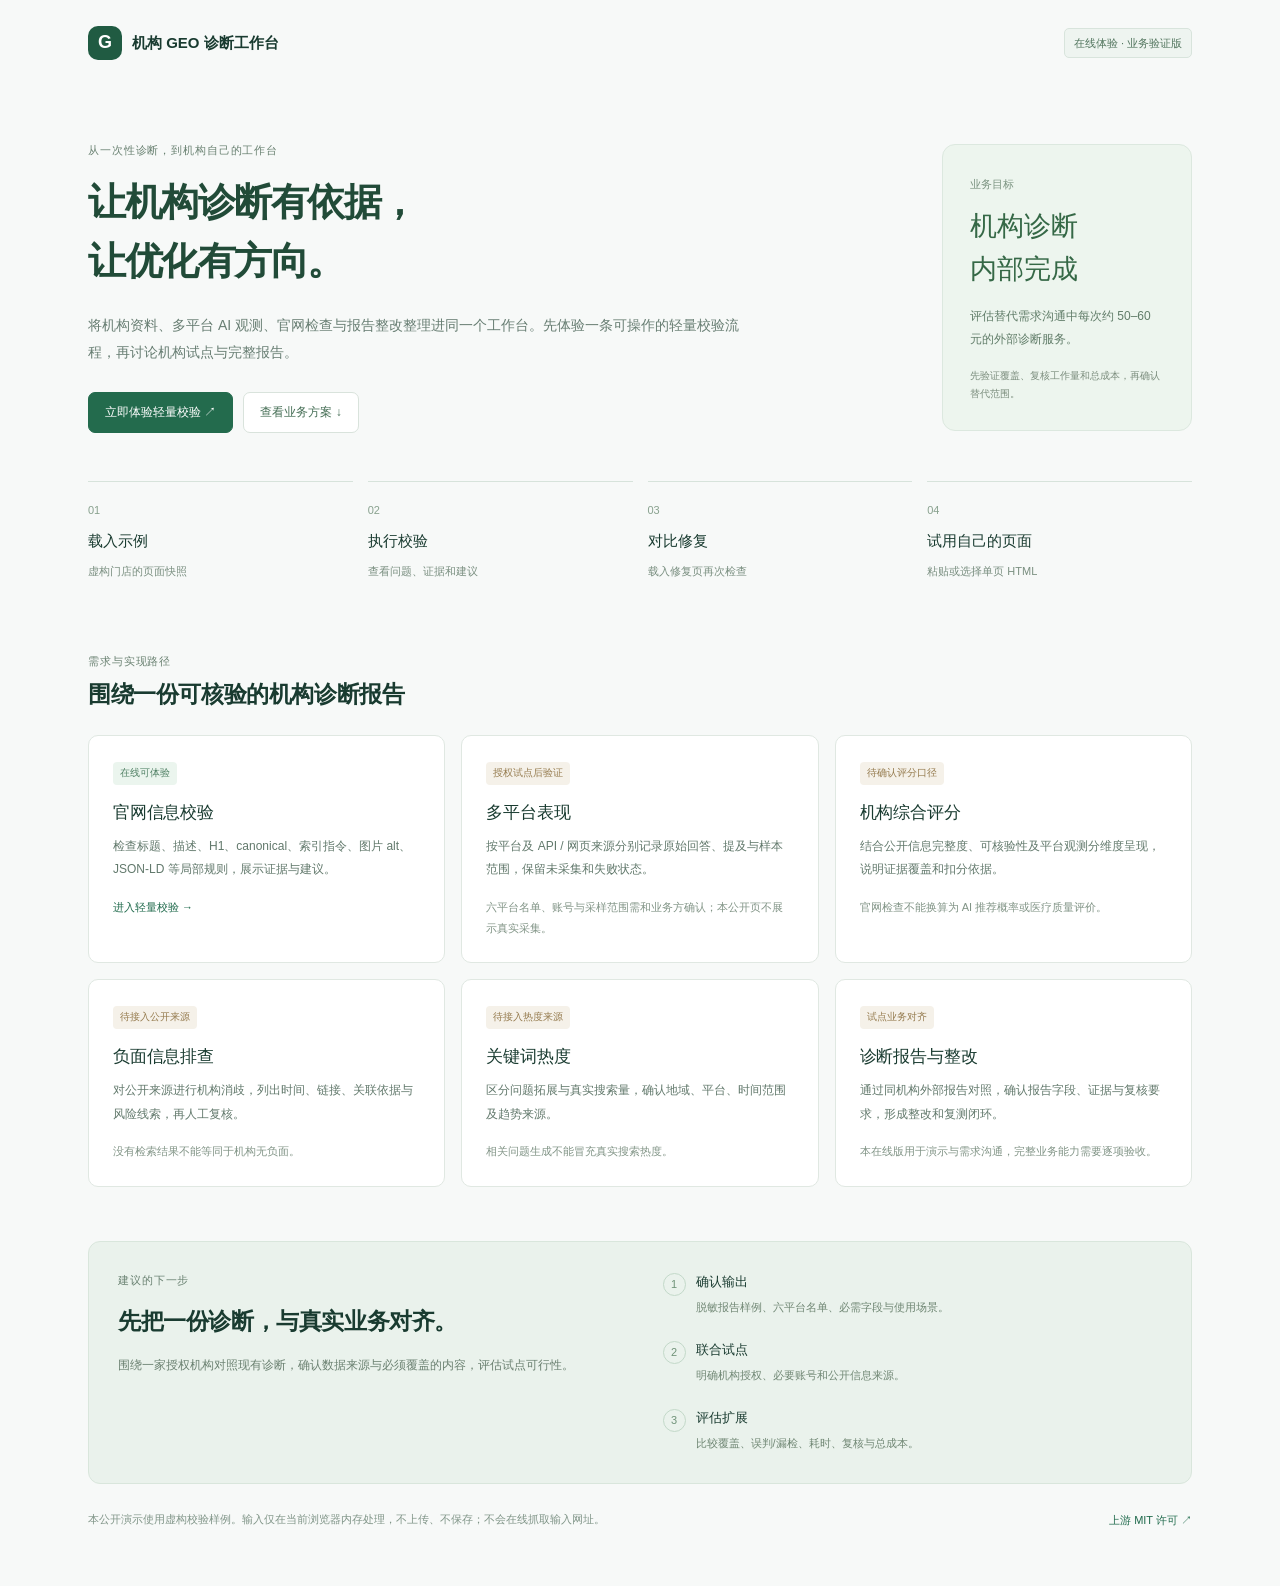
==== index.html @ c9f66864 "Publish isolated frontend preview and local HTML validator" ====
<!DOCTYPE html>
<html lang="zh-CN"><head><meta charset="utf-8"><meta name="viewport" content="width=device-width,initial-scale=1">
<title>医美机构 GEO 智能诊断 · 在线演示</title><meta name="description" content="围绕医美机构 GEO 诊断业务需求的前端原型与轻量页面校验。可在线体验虚构示例，不需要登录。">
<link rel="stylesheet" href="css/base.css"><link rel="stylesheet" href="css/components.css"><link rel="stylesheet" href="css/demo.css"></head>
<body><header class="demo-nav"><a class="demo-brand" href="index.html"><span>G</span>机构 GEO 诊断工作台</a><span class="demo-badge">在线体验 · 业务验证版</span></header>
<main class="demo-main">
<section class="demo-hero"><div><p class="demo-eyebrow">从一次性诊断，到机构自己的工作台</p><h1>让机构诊断有依据，<br>让优化有方向。</h1><p class="demo-lead">将机构资料、多平台 AI 观测、官网检查与报告整改整理进同一个工作台。先体验一条可操作的轻量校验流程，再讨论机构试点与完整报告。</p><div class="demo-actions"><a class="demo-button primary" href="validate.html">立即体验轻量校验 ↗</a><a class="demo-button" href="#scope">查看业务方案 ↓</a></div></div><aside class="demo-hero-note"><span>业务目标</span><strong>机构诊断<br>内部完成</strong><p>评估替代需求沟通中每次约 50–60 元的外部诊断服务。</p><small>先验证覆盖、复核工作量和总成本，再确认替代范围。</small></aside></section>
<section class="demo-flow" aria-label="体验步骤"><div><span>01</span><strong>载入示例</strong><small>虚构门店的页面快照</small></div><div><span>02</span><strong>执行校验</strong><small>查看问题、证据和建议</small></div><div><span>03</span><strong>对比修复</strong><small>载入修复页再次检查</small></div><div><span>04</span><strong>试用自己的页面</strong><small>粘贴或选择单页 HTML</small></div></section>
<section id="scope" class="demo-section"><div class="demo-heading"><div><p class="demo-eyebrow">需求与实现路径</p><h2>围绕一份可核验的机构诊断报告</h2></div></div><div class="demo-capabilities">
<article><span class="demo-state ready">在线可体验</span><h3>官网信息校验</h3><p>检查标题、描述、H1、canonical、索引指令、图片 alt、JSON-LD 等局部规则，展示证据与建议。</p><a href="validate.html">进入轻量校验 →</a></article>
<article><span class="demo-state planned">授权试点后验证</span><h3>多平台表现</h3><p>按平台及 API / 网页来源分别记录原始回答、提及与样本范围，保留未采集和失败状态。</p><small>六平台名单、账号与采样范围需和业务方确认；本公开页不展示真实采集。</small></article>
<article><span class="demo-state planned">待确认评分口径</span><h3>机构综合评分</h3><p>结合公开信息完整度、可核验性及平台观测分维度呈现，说明证据覆盖和扣分依据。</p><small>官网检查不能换算为 AI 推荐概率或医疗质量评价。</small></article>
<article><span class="demo-state planned">待接入公开来源</span><h3>负面信息排查</h3><p>对公开来源进行机构消歧，列出时间、链接、关联依据与风险线索，再人工复核。</p><small>没有检索结果不能等同于机构无负面。</small></article>
<article><span class="demo-state planned">待接入热度来源</span><h3>关键词热度</h3><p>区分问题拓展与真实搜索量，确认地域、平台、时间范围及趋势来源。</p><small>相关问题生成不能冒充真实搜索热度。</small></article>
<article><span class="demo-state planned">试点业务对齐</span><h3>诊断报告与整改</h3><p>通过同机构外部报告对照，确认报告字段、证据与复核要求，形成整改和复测闭环。</p><small>本在线版用于演示与需求沟通，完整业务能力需要逐项验收。</small></article>
</div></section>
<section class="demo-next demo-section"><div><p class="demo-eyebrow">建议的下一步</p><h2>先把一份诊断，与真实业务对齐。</h2><p>围绕一家授权机构对照现有诊断，确认数据来源与必须覆盖的内容，评估试点可行性。</p></div><ol><li><strong>确认输出</strong><span>脱敏报告样例、六平台名单、必需字段与使用场景。</span></li><li><strong>联合试点</strong><span>明确机构授权、必要账号和公开信息来源。</span></li><li><strong>评估扩展</strong><span>比较覆盖、误判/漏检、耗时、复核与总成本。</span></li></ol></section>
<footer class="demo-footer"><p>本公开演示使用虚构校验样例。输入仅在当前浏览器内存处理，不上传、不保存；不会在线抓取输入网址。</p><a href="LICENSE-claude-seo.txt">上游 MIT 许可 ↗</a></footer>
</main></body></html>
---- css/base.css ----
:root{
  --bg:#f4f6f8; --card:#ffffff; --ink:#0f172a; --ink2:#334155;
  --muted:#68758a; --line:#e4e8ee; --line2:#eff2f6;
  --accent:#0d7a6f; --accent2:#0b5f57; --accent-soft:#e8f4f1;
  --warn:#a8620a; --warn-soft:#fdf3e3;
  --danger:#a8322b; --danger-soft:#fceeed;
  --radius:14px; --shadow:0 1px 2px rgba(15,23,42,.04),0 8px 24px rgba(15,23,42,.05);
}
*{box-sizing:border-box}
html,body{margin:0;padding:0;background:var(--bg);color:var(--ink)}
body{font-family:-apple-system,BlinkMacSystemFont,"Segoe UI","Microsoft YaHei","PingFang SC",sans-serif;
  font-size:14px;line-height:1.65;-webkit-font-smoothing:antialiased}
h1,h2,h3,h4{margin:0;font-weight:600;letter-spacing:-.01em}
p{margin:0}
a{color:var(--accent);text-decoration:none}

/* ---------- 顶栏 ---------- */
.topbar{background:#0f172a;color:#fff;padding:0}
.topbar-inner{max-width:1280px;margin:0 auto;padding:26px 32px 20px;display:flex;
  align-items:flex-end;justify-content:space-between;gap:24px}
.brand{display:flex;align-items:center;gap:14px}
.brand-mark{display:inline-flex;align-items:center;justify-content:center;
  width:46px;height:46px;border-radius:12px;background:linear-gradient(135deg,#14b8a6,#0d7a6f);
  font-size:13px;font-weight:700;letter-spacing:.08em}
.brand-text{display:flex;flex-direction:column;gap:2px}
.brand-text strong{font-size:19px;font-weight:600}
.brand-text em{font-style:normal;font-size:12.5px;color:#94a3b8;letter-spacing:.02em}
.topbar-right{display:flex;align-items:center;gap:10px}
.store-chip{font-size:12.5px;color:#cbd5e1;border:1px solid rgba(255,255,255,.16);
  padding:6px 12px;border-radius:999px;background:rgba(255,255,255,.05)}
.grade-chip{font-size:12px;font-weight:600;padding:6px 12px;border-radius:999px;
  background:rgba(20,184,166,.16);color:#5eead4;border:1px solid rgba(94,234,212,.32);
  letter-spacing:.04em;text-transform:uppercase}

/* ---------- 导航 ---------- */
.tabs{max-width:1280px;margin:0 auto;padding:0 24px;display:flex;gap:2px;flex-wrap:wrap}
.tab{background:none;border:0;color:#94a3b8;font:inherit;font-size:13.5px;
  padding:10px 14px 13px;cursor:pointer;border-bottom:2px solid transparent;
  border-radius:6px 6px 0 0;transition:.15s}
.tab:hover{color:#e2e8f0;background:rgba(255,255,255,.04)}
.tab.active{color:#fff;border-bottom-color:#14b8a6;font-weight:600}

/* ---------- 页面框架 ---------- */
.page{max-width:1280px;margin:0 auto;padding:28px 32px 72px}
.section-head{display:flex;align-items:baseline;justify-content:space-between;
  gap:16px;margin-bottom:16px}
.section-head h2{font-size:17px}
.section-head .sub{font-size:12.5px;color:var(--muted)}
.grid{display:grid;gap:16px}
.g2{grid-template-columns:repeat(2,minmax(0,1fr))}
.g3{grid-template-columns:repeat(3,minmax(0,1fr))}
.g5{grid-template-columns:repeat(5,minmax(0,1fr))}
.g4{grid-template-columns:repeat(4,minmax(0,1fr))}
@media(max-width:1080px){.g5{grid-template-columns:repeat(2,1fr)}.g4{grid-template-columns:repeat(2,1fr)}.g3{grid-template-columns:1fr}}
@media(max-width:820px){.g2,.g3{grid-template-columns:1fr}.page{padding:20px 16px 56px}}

.card{background:var(--card);border:1px solid var(--line);border-radius:var(--radius);
  box-shadow:var(--shadow);padding:20px 22px}
.card.tight{padding:16px 18px}
.card-title{display:flex;align-items:center;justify-content:space-between;
  gap:12px;margin-bottom:14px}
.card-title h3{font-size:14.5px}
.card-title .hint{font-size:12px;color:var(--muted)}
.note{font-size:12.5px;color:var(--muted);line-height:1.7}
.divider{height:1px;background:var(--line2);margin:14px 0}
---- css/components.css ----
/* ---------- 提示条 ---------- */
.banner{display:flex;gap:12px;align-items:flex-start;padding:12px 16px;border-radius:10px;
  background:var(--warn-soft);border:1px solid #f2dfbd;color:#6b4406;font-size:13px;margin-bottom:16px}
.banner.danger{background:var(--danger-soft);border-color:#f2cfcb;color:#7c2620}
.banner b{font-weight:600}
.banner .dot{width:7px;height:7px;border-radius:50%;background:currentColor;
  margin-top:6px;flex:none;opacity:.6}

/* ---------- KPI ---------- */
.kpi{position:relative;overflow:hidden}
.kpi .k-label{font-size:12.5px;color:var(--muted);letter-spacing:.02em;margin-bottom:6px}
.kpi .k-value{font-size:30px;font-weight:600;letter-spacing:-.03em;line-height:1.15;
  font-variant-numeric:tabular-nums}
.kpi .k-value small{font-size:15px;font-weight:500;color:var(--muted);margin-left:2px}
.kpi .k-foot{font-size:12px;color:var(--muted);margin-top:8px;line-height:1.55}
.kpi .k-accent{position:absolute;left:0;top:0;bottom:0;width:3px;background:var(--accent)}
.kpi.warn .k-accent{background:var(--warn)}
.kpi.danger .k-accent{background:var(--danger)}

/* ---------- 横向条形 ---------- */
.bars{display:flex;flex-direction:column;gap:11px}
.bar-row{display:grid;grid-template-columns:96px 1fr 118px;gap:12px;align-items:center}
.bar-row .name{font-size:12.5px;color:var(--ink2);white-space:nowrap;
  overflow:hidden;text-overflow:ellipsis}
.bar-track{position:relative;height:9px;border-radius:5px;background:#eef1f5}
.bar-fill{position:absolute;left:0;top:0;bottom:0;border-radius:5px;
  background:linear-gradient(90deg,#14b8a6,#0d7a6f)}
.bar-ci{position:absolute;top:-3px;height:15px;border-radius:2px;
  background:rgba(13,122,111,.13);border-left:1px solid rgba(13,122,111,.28);
  border-right:1px solid rgba(13,122,111,.28)}
.bar-row .val{font-size:12.5px;text-align:right;color:var(--ink2);
  font-variant-numeric:tabular-nums;white-space:nowrap}
.bar-row .val b{font-weight:600;color:var(--ink)}

/* ---------- 图例 / 环形 ---------- */
.donut-wrap{display:flex;gap:18px;align-items:center}
.donut svg{display:block}
.legend{display:flex;flex-direction:column;gap:9px;flex:1;min-width:0}
.legend-item{display:flex;align-items:center;gap:9px;font-size:12.5px;color:var(--ink2)}
.legend-item .sw{width:9px;height:9px;border-radius:2px;flex:none}
.legend-item .lg-val{margin-left:auto;font-variant-numeric:tabular-nums;color:var(--muted)}

/* ---------- 表格 ---------- */
table{width:100%;border-collapse:collapse;font-size:13px}
th{text-align:left;font-weight:600;color:var(--muted);font-size:12px;
  letter-spacing:.03em;padding:0 12px 10px;border-bottom:1px solid var(--line);white-space:nowrap}
td{padding:10px 12px;border-bottom:1px solid var(--line2);vertical-align:top}
tr:last-child td{border-bottom:0}
tbody tr:hover{background:#fafbfc}
.num{text-align:right;font-variant-numeric:tabular-nums}
.table-wrap{overflow-x:auto;margin:0 -6px}

/* ---------- 标签 ---------- */
.tag{display:inline-flex;align-items:center;gap:5px;font-size:11.5px;padding:2px 8px;
  border-radius:6px;background:#f1f4f8;color:var(--ink2);white-space:nowrap;line-height:1.7}
.tag.ok{background:var(--accent-soft);color:var(--accent2)}
.tag.warn{background:var(--warn-soft);color:var(--warn)}
.tag.danger{background:var(--danger-soft);color:var(--danger)}
.tag.ghost{background:transparent;border:1px solid var(--line);color:var(--muted)}
.tag.self{background:#eef4ff;color:#1e40af}

/* ---------- 事实项 ---------- */
.fact-grid{display:grid;grid-template-columns:repeat(2,1fr);gap:12px}
@media(max-width:820px){.fact-grid{grid-template-columns:1fr}}
.fact{border:1px solid var(--line);border-radius:10px;padding:12px 14px;background:#fcfdfe}
.fact .f-head{display:flex;justify-content:space-between;align-items:center;gap:8px}
.fact .f-key{font-size:12px;color:var(--muted)}
.fact .f-val{margin-top:6px;font-size:13px;color:var(--ink);word-break:break-all}

/* ---------- 事件卡 ---------- */
.inc{border:1px solid var(--line);border-left:3px solid var(--line);border-radius:10px;
  padding:13px 15px;background:#fff;margin-bottom:10px}
.inc.p0{border-left-color:var(--danger)}
.inc.p1{border-left-color:var(--warn)}
.inc .i-head{display:flex;align-items:center;gap:8px;flex-wrap:wrap;margin-bottom:5px}
.inc .i-title{font-weight:600;font-size:13.5px}
.inc .i-body{font-size:12.5px;color:var(--ink2);line-height:1.6}
.inc .i-exp{font-size:12px;color:var(--muted);margin-top:5px}
.inc .i-foot{margin-top:9px;display:flex;gap:8px;align-items:center;flex-wrap:wrap}

/* ---------- 指标说明块 ---------- */
.formula{background:#0f172a;color:#e2e8f0;border-radius:10px;padding:14px 18px;
  font-family:"SF Mono",Consolas,monospace;font-size:13px;letter-spacing:.01em;overflow-x:auto}
.formula em{color:#5eead4;font-style:normal}
.kv{display:flex;justify-content:space-between;gap:12px;padding:9px 0;
  border-bottom:1px dashed var(--line);font-size:13px}
.kv:last-child{border-bottom:0}
.kv .k{color:var(--muted)}
.kv .v{font-variant-numeric:tabular-nums;font-weight:600;color:var(--ink)}
.list{font-size:12.8px;color:var(--ink2);line-height:1.85;padding-left:18px;margin:0}
.list li{margin:2px 0}

/* ---------- 筛选器 ---------- */
.filters{display:flex;gap:10px;flex-wrap:wrap;margin-bottom:14px}
.filters input[type=search],.filters select{font:inherit;font-size:13px;padding:7px 11px;
  border:1px solid var(--line);border-radius:8px;background:#fff;color:var(--ink);outline:none;min-width:150px}
.filters input[type=search]{flex:1;min-width:220px}
.filters input:focus,.filters select:focus{border-color:#a9d6cf;box-shadow:0 0 0 3px rgba(20,184,166,.12)}
.count{font-size:12px;color:var(--muted);margin-left:auto;align-self:center}

/* ---------- 报告 ---------- */
.report{background:#fff;border:1px solid var(--line);border-radius:var(--radius);
  padding:34px 40px;box-shadow:var(--shadow);max-width:880px;margin:0 auto}
.report h1{font-size:22px;margin-bottom:6px}
.report .r-meta{font-size:12.5px;color:var(--muted);margin-bottom:22px}
.report h2{font-size:15px;margin:26px 0 10px;padding-bottom:8px;border-bottom:1px solid var(--line2)}
.report p{font-size:13.5px;color:var(--ink2);line-height:1.85}
---- css/demo.css ----
:root{--bg:#f7f9f8;--ink:#193b30;--ink2:#465e54;--muted:#637970;--line:#e0e8e2;--accent:#216b4d}
html{scroll-behavior:smooth}body{color:var(--ink);font-size:14px}.demo-nav{max-width:1160px;margin:auto;padding:26px 28px;display:flex;align-items:center;justify-content:space-between;gap:16px}.demo-brand{display:flex;align-items:center;gap:10px;font-size:15px;font-weight:600;color:var(--ink)}.demo-brand>span{display:grid;place-items:center;width:34px;height:34px;background:#205b42;border-radius:10px;color:#fff;font-size:18px}.demo-badge{font-size:11px;border:1px solid #d8e4dc;background:#eef4f0;color:#53765f;border-radius:5px;padding:5px 9px}.demo-main{max-width:1160px;padding:10px 28px 30px;margin:auto}.demo-hero{display:grid;grid-template-columns:minmax(0,1fr) 250px;gap:55px;padding:45px 0 48px;align-items:center}.demo-eyebrow{font-size:11px;letter-spacing:.08em;color:#698171;margin-bottom:14px}.demo-hero h1{font-size:38px;letter-spacing:-1.5px;font-weight:600;line-height:1.55;color:#214b38}.demo-lead{font-size:14px;line-height:1.95;color:#687e73;max-width:660px;margin-top:21px}.demo-actions{display:flex;gap:10px;flex-wrap:wrap;margin-top:25px}.demo-button{display:inline-flex;align-items:center;justify-content:center;min-height:41px;padding:10px 16px;border-radius:7px;border:1px solid #d9e3dc;background:white;font-size:12px;color:#456e55}.demo-button.primary{background:#236b4d;border-color:#236b4d;color:white}.demo-button:hover{box-shadow:0 2px 9px #183b3010}.demo-hero-note{padding:27px;border:1px solid #dce8df;border-radius:13px;background:#edf5ee}.demo-hero-note>span{font-size:11px;color:#7b9380}.demo-hero-note strong{display:block;font-size:27px;line-height:1.6;font-weight:500;margin:10px 0 14px;color:#356846}.demo-hero-note p{font-size:12px;color:#617d69;line-height:1.9}.demo-hero-note small{display:block;margin-top:16px;font-size:10px;color:#7b8d7d;line-height:1.8}.demo-flow{display:grid;grid-template-columns:repeat(4,minmax(0,1fr));gap:15px;margin-bottom:51px}.demo-flow>div{border-top:1px solid #d7e3db;padding:16px 0}.demo-flow span{font-size:11px;color:#88a18e}.demo-flow strong{display:block;font-size:15px;font-weight:500;margin:8px 0 5px}.demo-flow small{font-size:11px;color:#7a8f80}.demo-heading{display:flex;align-items:center;justify-content:space-between;gap:20px;margin-bottom:22px}.demo-heading .demo-eyebrow{margin-bottom:6px}.demo-heading h2,.demo-next h2{font-size:23px;font-weight:600;line-height:1.6;letter-spacing:-.4px}.demo-status{font-size:11px;color:#668573;white-space:nowrap;padding:5px 9px;border:1px solid #e1e9e3;background:#fff;border-radius:6px}.demo-sample{scroll-margin-top:25px}.demo-store{display:flex;align-items:center;justify-content:space-between;gap:20px;padding:22px 24px;background:#fff;border:1px solid var(--line);border-radius:10px 10px 0 0}.demo-store h3{font-size:15px;font-weight:600}.demo-store p{font-size:12px;color:#758a7c;margin-top:5px}.demo-store>span{font-size:11px;color:#6c8473}.demo-channel-grid{display:grid;grid-template-columns:repeat(3,minmax(0,1fr));gap:1px;background:var(--line);border:1px solid var(--line);border-top:0;border-radius:0 0 10px 10px;overflow:hidden}.demo-channel-grid article{background:#fff;padding:25px}.demo-channel-grid h3{font-size:14px;font-weight:500}.demo-channel-grid article>div>span{font-size:11px;color:#789080;display:block;margin-top:5px}.demo-number{font-family:'Segoe UI',sans-serif;font-size:36px;line-height:1.6;color:#326d4b;font-weight:500;letter-spacing:-1px;margin-top:15px}.demo-channel-grid article>p:not(.demo-number){font-size:12px;color:#627d6b}.demo-channel-grid small{display:block;font-size:11px;color:#7e9285;margin-top:8px}.demo-findings{display:grid;grid-template-columns:repeat(3,minmax(0,1fr));gap:20px;margin-top:21px}.demo-findings article{padding:21px;border:1px solid #e2e9e4;border-radius:9px;background:#f0f5f1}.demo-findings article>span{font-size:11px;color:#7f9485}.demo-findings h3{font-size:17px;font-weight:500;margin:9px 0}.demo-findings p{font-size:12px;color:#688271;line-height:1.95}.demo-evidence-note{font-size:11px;color:#758b7d;line-height:1.9;margin-top:18px}.demo-section{margin-top:54px}.demo-capabilities{display:grid;grid-template-columns:repeat(3,minmax(0,1fr));gap:16px}.demo-capabilities article{padding:24px;background:#fff;border:1px solid var(--line);border-radius:10px}.demo-capabilities h3{font-size:17px;line-height:1.6;font-weight:500;margin:14px 0 9px}.demo-capabilities p{font-size:12px;line-height:1.95;color:#62796c}.demo-capabilities small,.demo-capabilities a{display:block;font-size:11px;line-height:1.9;margin-top:15px}.demo-capabilities small{color:#819486}.demo-state{display:inline-block;padding:3px 7px;font-size:10px;border-radius:4px}.demo-state.ready{background:#ebf5ee;color:#518165}.demo-state.planned{background:#f5f1e9;color:#957b4e}.demo-next{display:grid;grid-template-columns:1fr 1fr;gap:45px;padding:29px;background:#eaf2ec;border:1px solid #d9e6dc;border-radius:12px}.demo-next p:not(.demo-eyebrow){font-size:12px;color:#6b8171;line-height:2;margin-top:13px}.demo-next ol{padding:0;margin:0;list-style:none;counter-reset:step}.demo-next li{counter-increment:step;position:relative;padding:0 0 20px 33px}.demo-next li:last-child{padding-bottom:0}.demo-next li:before{content:counter(step);position:absolute;left:0;top:2px;font-size:11px;color:#6f9278;border:1px solid #c3d9c9;border-radius:50%;width:21px;height:21px;display:grid;place-items:center}.demo-next li strong{font-size:13px;font-weight:500;display:block}.demo-next li span{display:block;font-size:11px;color:#708774;line-height:1.95;margin-top:5px}.demo-footer{display:flex;align-items:center;justify-content:space-between;gap:28px;padding:25px 0;font-size:11px;color:#809588}.demo-footer p{line-height:1.95;max-width:750px}.demo-footer a{white-space:nowrap}a:focus-visible{outline:3px solid #7aaf8e;outline-offset:4px}
@media(max-width:850px){.demo-hero{grid-template-columns:1fr 210px;gap:25px;padding-top:28px}.demo-hero h1{font-size:30px}.demo-hero-note{padding:22px}.demo-hero-note strong{font-size:23px}.demo-capabilities{grid-template-columns:repeat(2,minmax(0,1fr))}.demo-channel-grid article{padding:20px}.demo-next{gap:25px}.demo-store{align-items:flex-start}.demo-store>span{max-width:200px;text-align:right}}
@media(max-width:600px){.demo-nav{padding:20px 18px;gap:10px;align-items:flex-start}.demo-brand{font-size:12px;gap:7px}.demo-brand>span{width:29px;height:29px;font-size:16px}.demo-badge{font-size:9px;padding:4px 6px;white-space:nowrap}.demo-main{padding:0 18px 15px}.demo-hero{grid-template-columns:1fr;padding:25px 0 30px;gap:25px}.demo-hero h1{font-size:28px;letter-spacing:-.8px}.demo-eyebrow{font-size:10px}.demo-lead{font-size:12px;margin-top:16px}.demo-hero-note{padding:20px;display:grid;grid-template-columns:1fr 1.3fr;gap:4px 18px}.demo-hero-note>span{grid-column:1}.demo-hero-note strong{grid-column:1;margin:5px 0;font-size:23px;grid-row:2/4}.demo-hero-note p{grid-column:2;grid-row:1/3;align-self:center;font-size:11px}.demo-hero-note small{grid-column:2;margin:0;font-size:10px}.demo-button{font-size:11px;padding:9px 12px}.demo-flow{grid-template-columns:repeat(2,minmax(0,1fr));gap:10px 16px;margin-bottom:35px}.demo-flow small{font-size:10px}.demo-flow strong{font-size:14px}.demo-heading{align-items:flex-start;gap:12px}.demo-heading h2,.demo-next h2{font-size:20px}.demo-status{font-size:9px;white-space:normal;min-width:70px}.demo-store{flex-direction:column;gap:10px;padding:19px}.demo-store>span{text-align:left;max-width:none}.demo-channel-grid{grid-template-columns:1fr}.demo-channel-grid article{display:grid;grid-template-columns:1fr auto;gap:5px 10px;padding:22px}.demo-channel-grid article>div{grid-column:1}.demo-number{grid-column:2;grid-row:1/3;font-size:30px;margin:0;align-self:center}.demo-channel-grid article>p:not(.demo-number){grid-column:1;font-size:11px}.demo-channel-grid small{grid-column:1/3;margin-top:4px}.demo-findings{grid-template-columns:1fr;gap:12px}.demo-findings article{padding:19px}.demo-capabilities{grid-template-columns:1fr;gap:12px}.demo-capabilities article{padding:22px}.demo-section{margin-top:36px}.demo-next{grid-template-columns:1fr;padding:24px;gap:25px}.demo-footer{flex-direction:column;align-items:flex-start;gap:14px;font-size:10px}.demo-evidence-note{font-size:10px}}
@media(prefers-reduced-motion:reduce){html{scroll-behavior:auto}}
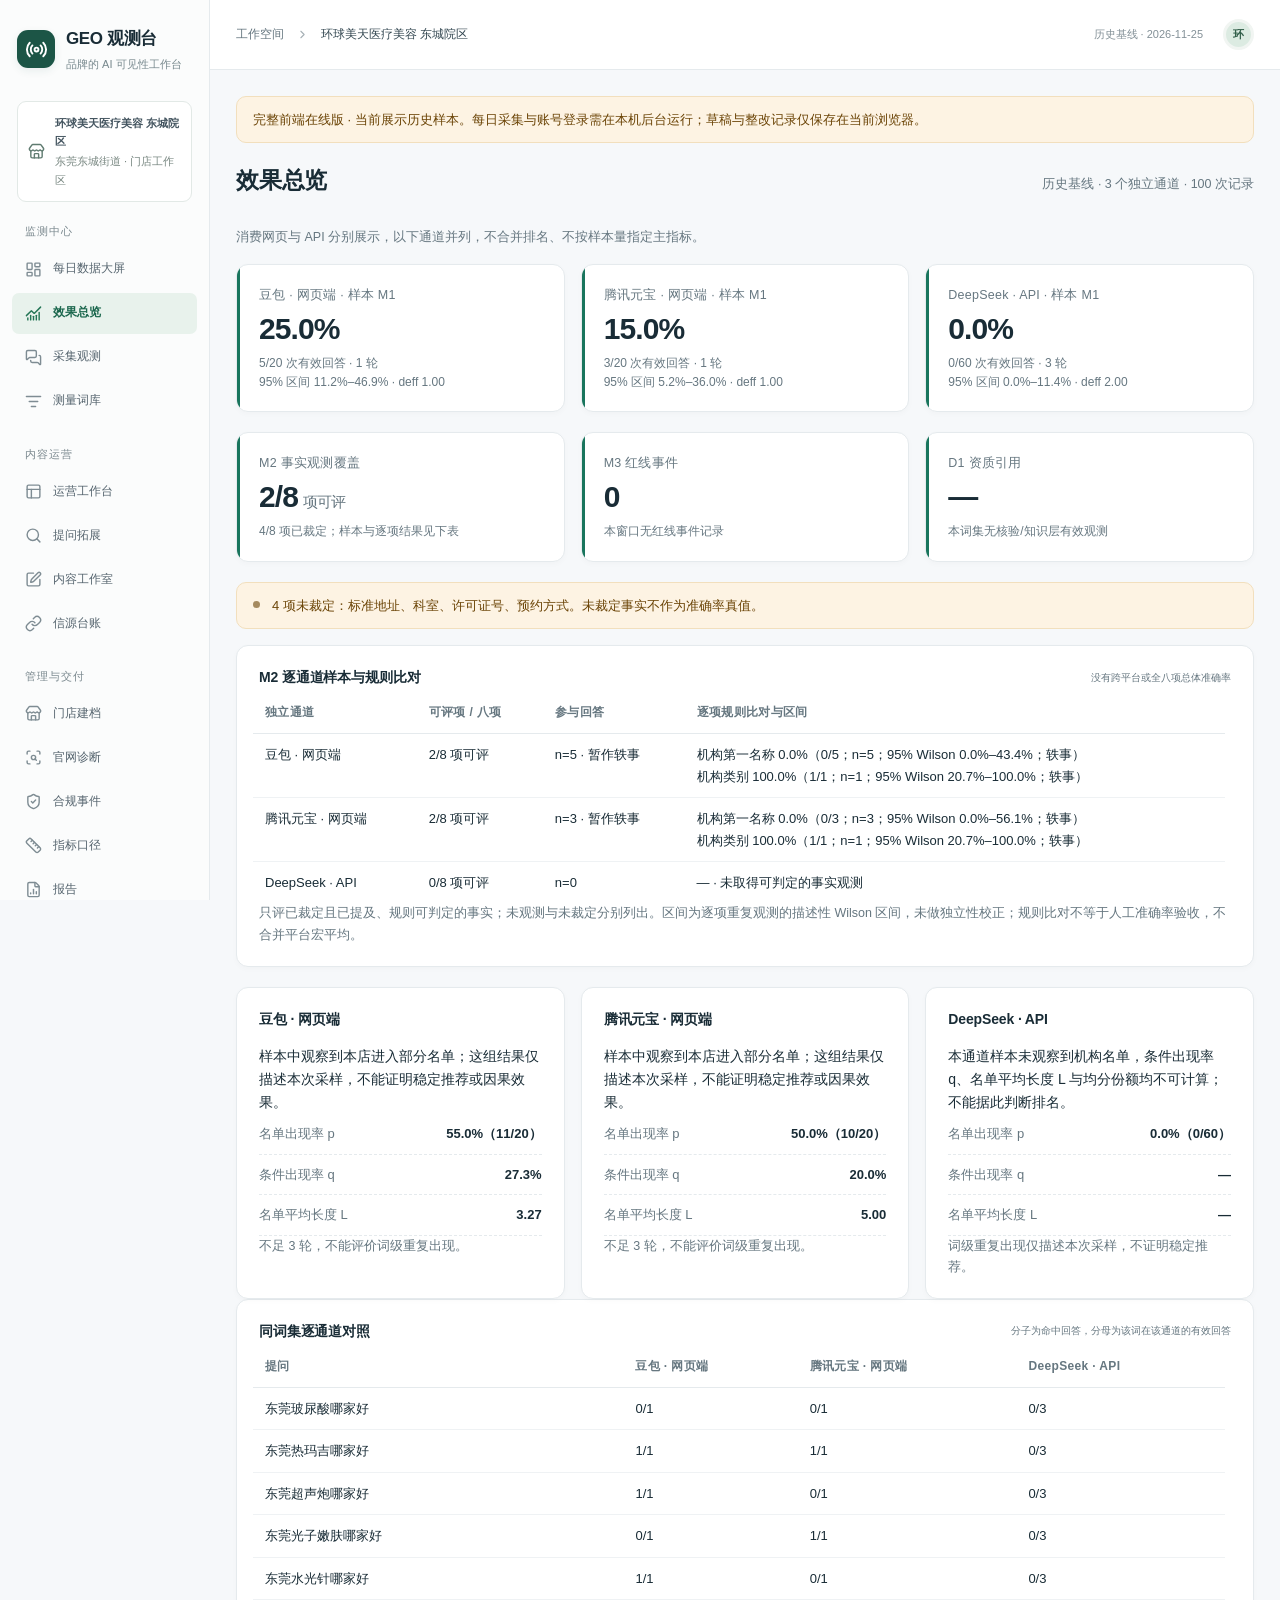
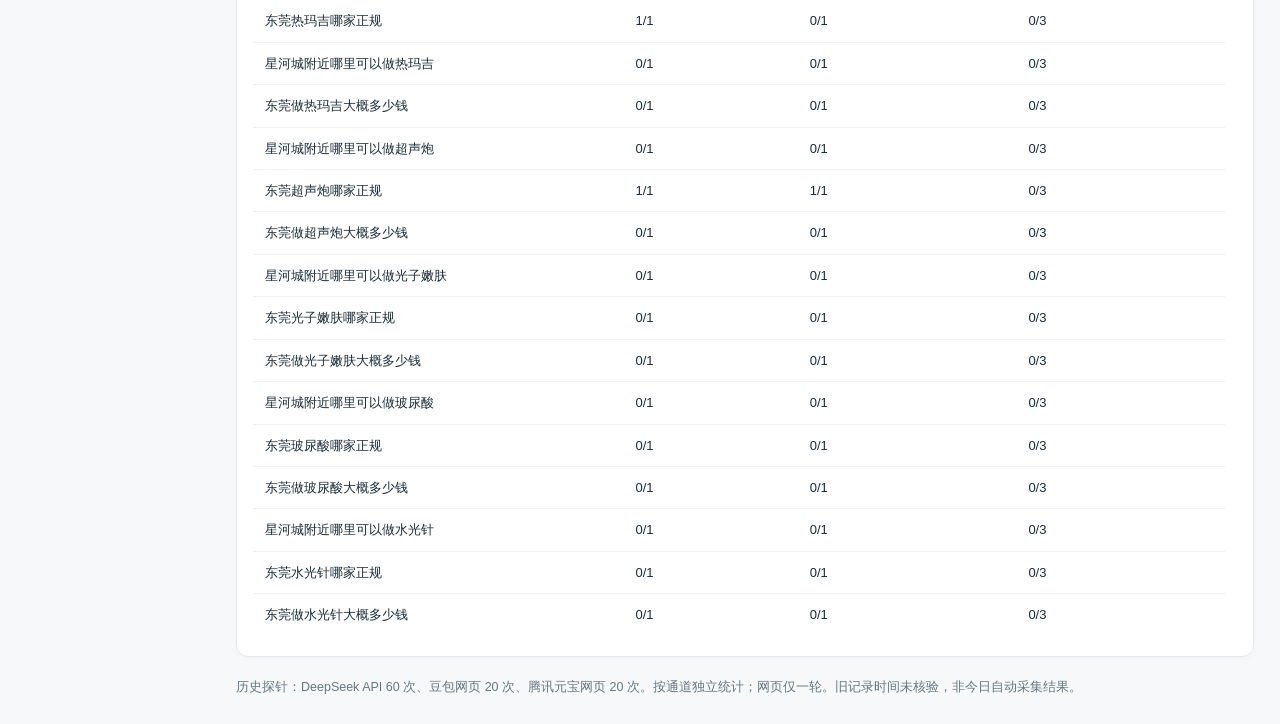
==== commit e6643200: "Deploy complete 13-page workbench and original historical snapshot" ====
--- a/index.html
+++ b/index.html
@@ -1,19 +1,33 @@
 <!DOCTYPE html>
-<html lang="zh-CN"><head><meta charset="utf-8"><meta name="viewport" content="width=device-width,initial-scale=1">
-<title>医美机构 GEO 智能诊断 · 在线演示</title><meta name="description" content="围绕医美机构 GEO 诊断业务需求的前端原型与轻量页面校验。可在线体验虚构示例，不需要登录。">
-<link rel="stylesheet" href="css/base.css"><link rel="stylesheet" href="css/components.css"><link rel="stylesheet" href="css/demo.css"></head>
-<body><header class="demo-nav"><a class="demo-brand" href="index.html"><span>G</span>机构 GEO 诊断工作台</a><span class="demo-badge">在线体验 · 业务验证版</span></header>
-<main class="demo-main">
-<section class="demo-hero"><div><p class="demo-eyebrow">从一次性诊断，到机构自己的工作台</p><h1>让机构诊断有依据，<br>让优化有方向。</h1><p class="demo-lead">将机构资料、多平台 AI 观测、官网检查与报告整改整理进同一个工作台。先体验一条可操作的轻量校验流程，再讨论机构试点与完整报告。</p><div class="demo-actions"><a class="demo-button primary" href="validate.html">立即体验轻量校验 ↗</a><a class="demo-button" href="#scope">查看业务方案 ↓</a></div></div><aside class="demo-hero-note"><span>业务目标</span><strong>机构诊断<br>内部完成</strong><p>评估替代需求沟通中每次约 50–60 元的外部诊断服务。</p><small>先验证覆盖、复核工作量和总成本，再确认替代范围。</small></aside></section>
-<section class="demo-flow" aria-label="体验步骤"><div><span>01</span><strong>载入示例</strong><small>虚构门店的页面快照</small></div><div><span>02</span><strong>执行校验</strong><small>查看问题、证据和建议</small></div><div><span>03</span><strong>对比修复</strong><small>载入修复页再次检查</small></div><div><span>04</span><strong>试用自己的页面</strong><small>粘贴或选择单页 HTML</small></div></section>
-<section id="scope" class="demo-section"><div class="demo-heading"><div><p class="demo-eyebrow">需求与实现路径</p><h2>围绕一份可核验的机构诊断报告</h2></div></div><div class="demo-capabilities">
-<article><span class="demo-state ready">在线可体验</span><h3>官网信息校验</h3><p>检查标题、描述、H1、canonical、索引指令、图片 alt、JSON-LD 等局部规则，展示证据与建议。</p><a href="validate.html">进入轻量校验 →</a></article>
-<article><span class="demo-state planned">授权试点后验证</span><h3>多平台表现</h3><p>按平台及 API / 网页来源分别记录原始回答、提及与样本范围，保留未采集和失败状态。</p><small>六平台名单、账号与采样范围需和业务方确认；本公开页不展示真实采集。</small></article>
-<article><span class="demo-state planned">待确认评分口径</span><h3>机构综合评分</h3><p>结合公开信息完整度、可核验性及平台观测分维度呈现，说明证据覆盖和扣分依据。</p><small>官网检查不能换算为 AI 推荐概率或医疗质量评价。</small></article>
-<article><span class="demo-state planned">待接入公开来源</span><h3>负面信息排查</h3><p>对公开来源进行机构消歧，列出时间、链接、关联依据与风险线索，再人工复核。</p><small>没有检索结果不能等同于机构无负面。</small></article>
-<article><span class="demo-state planned">待接入热度来源</span><h3>关键词热度</h3><p>区分问题拓展与真实搜索量，确认地域、平台、时间范围及趋势来源。</p><small>相关问题生成不能冒充真实搜索热度。</small></article>
-<article><span class="demo-state planned">试点业务对齐</span><h3>诊断报告与整改</h3><p>通过同机构外部报告对照，确认报告字段、证据与复核要求，形成整改和复测闭环。</p><small>本在线版用于演示与需求沟通，完整业务能力需要逐项验收。</small></article>
-</div></section>
-<section class="demo-next demo-section"><div><p class="demo-eyebrow">建议的下一步</p><h2>先把一份诊断，与真实业务对齐。</h2><p>围绕一家授权机构对照现有诊断，确认数据来源与必须覆盖的内容，评估试点可行性。</p></div><ol><li><strong>确认输出</strong><span>脱敏报告样例、六平台名单、必需字段与使用场景。</span></li><li><strong>联合试点</strong><span>明确机构授权、必要账号和公开信息来源。</span></li><li><strong>评估扩展</strong><span>比较覆盖、误判/漏检、耗时、复核与总成本。</span></li></ol></section>
-<footer class="demo-footer"><p>本公开演示使用虚构校验样例。输入仅在当前浏览器内存处理，不上传、不保存；不会在线抓取输入网址。</p><a href="LICENSE-claude-seo.txt">上游 MIT 许可 ↗</a></footer>
-</main></body></html>+<html lang="zh-CN">
+<head>
+<meta charset="utf-8">
+<meta name="viewport" content="width=device-width, initial-scale=1">
+<title>门店 GEO · 每日观测大屏</title>
+<link rel="stylesheet" href="css/base.css?v=7cf961ba0038">
+<link rel="stylesheet" href="css/components.css?v=7cf961ba0038">
+<link rel="stylesheet" href="css/site-audit.css?v=7cf961ba0038">
+<link rel="stylesheet" href="css/operations.css?v=7cf961ba0038">
+<link rel="stylesheet" href="css/dashboard.css?v=7cf961ba0038">
+</head>
+<body>
+<div id="root"></div>
+<script>window.GEO_DEPLOYMENT={mode:"static",defaultTab:"overview"};</script>
+<script src="data.js?v=7cf961ba0038"></script>
+<script src="js/core.js?v=7cf961ba0038"></script>
+<script src="js/views-overview.js?v=7cf961ba0038"></script>
+<script src="js/views-store.js?v=7cf961ba0038"></script>
+<script src="js/views-prompts.js?v=7cf961ba0038"></script>
+<script src="js/views-collect.js?v=7cf961ba0038"></script>
+<script src="js/views-metrics.js?v=7cf961ba0038"></script>
+<script src="js/views-report.js?v=7cf961ba0038"></script>
+<script src="js/site-audit-engine.js?v=7cf961ba0038"></script>
+<script src="js/site-audit-store.js?v=7cf961ba0038"></script>
+<script src="js/site-audit-examples.js?v=7cf961ba0038"></script>
+<script src="js/views-site-audit.js?v=7cf961ba0038"></script>
+<script src="js/operations.js?v=7cf961ba0038"></script>
+<script src="js/views-operations.js?v=7cf961ba0038"></script>
+<script src="js/views-dashboard.js?v=7cf961ba0038"></script>
+<script src="js/boot.js?v=7cf961ba0038"></script>
+</body>
+</html>
--- a/css/site-audit.css
+++ b/css/site-audit.css
@@ -0,0 +1,31 @@
+.audit-hero{display:flex;align-items:center;justify-content:space-between;gap:24px;padding:25px 28px;border:1px solid #cce6df;border-radius:14px;background:linear-gradient(110deg,#edf7f3,#f7fbfa);margin-bottom:18px}
+.audit-eyebrow{font-size:11px;letter-spacing:.12em;color:var(--accent);font-weight:600}
+.audit-hero h3{font-size:23px;margin:5px 0 7px}.audit-hero p{color:var(--muted);font-size:13px}
+.audit-hero-meta{display:grid;grid-template-columns:auto auto;gap:2px 16px;align-items:center;min-width:155px}.audit-hero-meta b{font-size:25px;color:var(--accent);font-variant-numeric:tabular-nums}.audit-hero-meta span{font-size:12px;color:var(--muted)}
+.audit-toolbar{display:flex;gap:14px;align-items:center;justify-content:space-between;margin-bottom:16px;flex-wrap:wrap}.audit-mode{display:flex;background:#e9eef1;border-radius:9px;padding:3px;gap:2px}
+.audit-filter{border:0;border-radius:7px;font:inherit;font-size:12px;cursor:pointer;color:var(--muted);padding:7px 12px;background:transparent}.audit-filter.active{color:var(--accent);background:#fff;box-shadow:0 1px 3px #0f172a12;font-weight:600}
+.audit-layout{display:grid;grid-template-columns:minmax(0,1fr) 290px;gap:18px;align-items:start}.audit-main,.audit-side{min-width:0}.audit-result,.audit-side-note,.audit-task-section{margin-top:18px}
+.audit-form label,.audit-task label{display:flex;flex-direction:column;gap:6px;font-size:12px;font-weight:600;color:var(--ink2)}
+.audit-form input[type=url],.audit-form textarea,.audit-task input,.audit-task textarea,.audit-task select{width:100%;font:inherit;font-size:13px;font-weight:400;color:var(--ink);border:1px solid #dce3e9;background:#fff;border-radius:8px;padding:10px 12px;outline:0}
+.audit-form textarea{font:12px/1.7 Consolas,"Microsoft YaHei",monospace;resize:vertical;min-height:125px;max-height:420px}
+.audit-form input:focus,.audit-form textarea:focus,.audit-task input:focus,.audit-task textarea:focus,.audit-task select:focus{border-color:#67b4a6;box-shadow:0 0 0 3px #0d7a6f12}
+.audit-upload-row{display:flex;align-items:center;gap:12px;margin:13px 0;flex-wrap:wrap}.audit-file{position:absolute;width:1px;height:1px;opacity:0;overflow:hidden}.audit-upload-row label{display:inline-flex;flex-direction:row;cursor:pointer}.audit-upload-row label:focus-within{outline:2px solid var(--accent);outline-offset:3px}
+.audit-btn{display:inline-flex;align-items:center;justify-content:center;border:1px solid #dce3e9;background:#fff;border-radius:8px;padding:8px 12px;cursor:pointer;font:inherit;font-size:12px;font-weight:500;color:var(--ink2);white-space:nowrap}
+.audit-btn:hover{background:#f3f8f6;border-color:#bdd7cf}.audit-btn.primary{background:var(--accent);color:#fff;border-color:var(--accent);padding:10px 18px}.audit-btn.primary:hover{background:var(--accent2)}.audit-btn.subtle{color:var(--accent);background:#f5faf8}.audit-btn:disabled{opacity:.5;cursor:default}
+.audit-btn:focus-visible,.audit-filter:focus-visible,.audit-history-item:focus-visible{outline:2px solid var(--accent);outline-offset:3px}
+.audit-submit-row{display:flex;align-items:center;justify-content:space-between;gap:18px;margin-top:14px}.audit-submit-row .note{max-width:460px}.audit-examples{display:flex;align-items:center;gap:10px;flex-wrap:wrap;border-top:1px solid var(--line);padding-top:14px;margin-top:14px}
+.audit-success{padding:11px 15px;border:1px solid #cce6df;border-radius:9px;background:#eaf7f1;color:#126955;margin-bottom:16px;font-size:13px}
+.audit-empty{padding:25px 12px;text-align:center}.audit-empty strong{font-size:14px;font-weight:500;color:var(--ink2)}.audit-empty p{font-size:12px;color:var(--muted);max-width:480px;margin:9px auto 0;line-height:1.9}
+.audit-result-meta{display:flex;align-items:flex-start;justify-content:space-between;gap:16px}.audit-result-meta strong{font-size:15px}.audit-url-text{font:12px/1.7 Consolas,"Microsoft YaHei",monospace;overflow-wrap:anywhere;color:var(--muted);margin:5px 0}
+.audit-result-actions{display:flex;gap:9px;align-items:center;flex-wrap:wrap}
+.audit-stat-grid{display:grid;grid-template-columns:repeat(4,1fr);gap:10px;margin:20px 0 16px}.audit-stat-grid>div{padding:12px 14px;border:1px solid var(--line);border-radius:10px;background:#fafcfc}.audit-stat-grid span{display:block;font-size:11px;color:var(--muted)}.audit-stat-grid b{font-size:26px;font-weight:600;color:var(--ink2);font-variant-numeric:tabular-nums}
+.audit-stat-grid>div:first-child b{color:var(--warn)}.audit-baseline{margin-bottom:16px}.audit-diff{background:#f0f8f5;border:1px solid #d3e8df;padding:13px 15px;border-radius:10px;font-size:12px;line-height:1.9;margin-bottom:18px}.audit-diff>strong{font-weight:600;color:var(--accent2)}.audit-change{display:grid;grid-template-columns:70px minmax(0,1fr);gap:1px 9px;padding-top:8px;overflow-wrap:anywhere}.audit-change>span:last-child{grid-column:2}
+.audit-filters{display:flex;gap:5px;border-bottom:1px solid var(--line);padding-bottom:9px;margin-bottom:12px;flex-wrap:wrap}.audit-filters .audit-filter.active{background:var(--accent-soft);box-shadow:none}
+.audit-check{border:1px solid var(--line);border-left:3px solid #d3dce1;border-radius:9px;padding:13px 15px;margin-bottom:10px}.audit-check-fail{border-left-color:#d5a05a}.audit-check-pass{border-left-color:#59a696}.audit-check-not_checked{background:#fafbfc}
+.audit-check-head{display:flex;align-items:center;justify-content:space-between;gap:10px;flex-wrap:wrap}.audit-check-head>div{display:flex;align-items:center;gap:9px}.audit-check-head strong{font-size:13px;font-weight:600}.audit-check-head .note{font-size:11px}
+.audit-evidence{color:var(--muted);font-size:12px;line-height:1.8;margin-top:8px;overflow-wrap:anywhere;white-space:pre-wrap}.audit-recommendation{font-size:12px;line-height:1.8;margin-top:8px;color:var(--ink2)}.audit-check-foot{display:flex;justify-content:space-between;gap:10px;align-items:center;margin-top:10px}.audit-check-foot code{font-size:10px;color:#8b97a5;overflow-wrap:anywhere}
+.audit-details{font-size:12px;color:var(--muted);margin-top:14px;border-top:1px solid var(--line);padding-top:10px}.audit-details summary{cursor:pointer;color:var(--ink2)}.audit-details dl{margin:10px 0}.audit-details dt{margin-top:7px}.audit-details dd{margin:3px 0;overflow-wrap:anywhere}.audit-details code{font-size:11px}
+.audit-history-row{position:relative;border-bottom:1px solid var(--line2);padding-bottom:5px;margin-bottom:5px}.audit-history-item{width:100%;border:1px solid transparent;border-radius:8px;background:#fff;cursor:pointer;padding:11px 10px;text-align:left;color:var(--ink2)}.audit-history-item.selected{background:#f0f8f5;border-color:#cce6df}.audit-history-item b{font-size:12px;font-weight:500;display:block}.audit-history-item span{display:block;font-size:11px;color:var(--muted);white-space:nowrap;text-overflow:ellipsis;overflow:hidden;margin:3px 0}.audit-history-item small{font-size:10px;color:var(--muted)}.audit-history-delete{display:block;margin-left:auto;border:0;background:transparent;font-size:10px;color:var(--muted);cursor:pointer;padding:3px 7px}
+.audit-tasks{display:grid;grid-template-columns:repeat(2,minmax(0,1fr));gap:14px}.audit-task{padding:17px;border:1px solid var(--line);border-radius:10px;min-width:0}.audit-task-fields{display:grid;grid-template-columns:1fr 1fr;gap:10px;margin:13px 0 10px}.audit-task textarea{resize:vertical}.audit-task-footer{display:flex;align-items:center;justify-content:space-between;gap:10px;margin-top:12px}.audit-task-footer .note{font-size:11px}
+@media(max-width:1050px){.audit-layout{grid-template-columns:minmax(0,1fr) 245px}.audit-hero h3{font-size:20px}.audit-submit-row{align-items:stretch;flex-direction:column}.audit-submit-row .audit-btn{align-self:flex-end}.audit-tasks{grid-template-columns:1fr}}
+@media(max-width:760px){.audit-layout{grid-template-columns:1fr}.audit-side{display:grid;grid-template-columns:1fr;gap:0}.audit-hero{padding:20px;align-items:flex-start;flex-direction:column}.audit-hero-meta{grid-template-columns:auto auto auto auto;gap:12px}.audit-hero-meta b{font-size:21px}.audit-stat-grid{grid-template-columns:repeat(2,1fr)}.audit-result-meta{flex-direction:column}.audit-toolbar{align-items:flex-start}.audit-task-fields{grid-template-columns:1fr}.audit-check-head .note{width:100%}}
--- a/css/operations.css
+++ b/css/operations.css
@@ -0,0 +1,30 @@
+/* Original operational console styling; no third-party assets. */
+:root{--bg:#f6f8fa;--radius:12px;--shadow:0 2px 6px rgba(16,40,50,.025)}
+button,input,select,textarea{font-family:inherit}
+button:focus-visible,summary:focus-visible,a:focus-visible{outline:3px solid #43b7a1;outline-offset:3px}
+[hidden]{display:none!important}
+.topbar{position:fixed;inset:0 auto 0 0;width:222px;background:#fff;color:var(--ink);border-right:1px solid var(--line);display:flex;flex-direction:column;z-index:10;overflow-y:auto}
+.topbar-inner{padding:28px 20px 22px;display:block;margin:0;width:100%}
+.brand{gap:10px}.brand-mark{width:36px;height:36px;color:#fff;font-size:11px;border-radius:10px}
+.brand-text strong{font-size:16px}.brand-text em{font-size:10px;color:var(--muted)}
+.topbar-right{margin-top:24px;display:block}.store-chip{color:var(--ink2);background:#f5f8f7;border-color:var(--line);border-radius:8px;font-size:11px;padding:9px;overflow-wrap:anywhere}.grade-chip{display:none}
+.tabs{display:block;padding:0 12px;margin:0;width:100%;max-width:none}.nav-group{margin-bottom:22px}.nav-group-label{display:block;font-size:10px;color:#8b98a5;letter-spacing:.1em;padding:0 14px 8px}
+.tab{width:100%;display:flex;align-items:center;gap:12px;text-align:left;border:0;border-radius:7px;padding:10px 14px;color:#566475;font-size:13px;margin-bottom:3px}.tab:hover{background:#f4f7f7;color:var(--ink)}.tab.active{background:#e7f3ef;color:#096b5c;font-weight:600}.nav-dot{width:6px;height:6px;border:1px solid #a1aeb7;border-radius:2px;flex:none}.active .nav-dot{background:var(--accent);border-color:var(--accent)}
+.nav-foot{margin:auto 22px 20px;padding-top:18px;border-top:1px solid var(--line);font-size:11px;color:var(--muted)}.nav-foot p{margin-top:8px}
+.workspace-bar{margin-left:222px;min-height:63px;display:flex;justify-content:space-between;align-items:center;gap:20px;padding:15px 34px;background:#fff;border-bottom:1px solid var(--line);font-size:11px;color:var(--muted)}.workspace-bar b{font-weight:500;color:var(--ink2);margin-left:8px}.workspace-snapshot{white-space:nowrap}
+.page{max-width:1480px;margin-left:222px;margin-right:auto;padding:30px 34px 64px;min-width:0}.section-head{margin-bottom:24px}.section-head h2{font-size:23px;line-height:1.4;margin:5px 0 6px}.section-head .sub{max-width:60%}
+.skip-link{position:fixed;left:240px;top:-100px;z-index:30;background:white;padding:10px}.skip-link:focus{top:0}
+.op-eyebrow{font-size:10px;letter-spacing:.16em;color:#6c8e85;font-weight:600}.op-hero{background:linear-gradient(110deg,#e6f3ed,#eef6f1 65%,#e2eee8);border:1px solid #d9e9e1;border-radius:14px;padding:30px 34px;display:grid;grid-template-columns:1fr 210px;gap:24px;position:relative;overflow:hidden}.op-hero h1{font-size:29px;line-height:1.5;margin:10px 0;color:#16483e}.op-hero p{color:#567269;max-width:540px;font-size:13px;line-height:1.85}.op-hero .op-eyebrow{color:#5b7f71;letter-spacing:.04em}.op-hero-aside{border-left:1px solid #cfe1d6;padding-left:28px;display:flex;flex-direction:column;justify-content:center;align-items:flex-start;font-size:12px;color:#547668}.op-hero-aside strong{font-size:47px;color:#166853;line-height:1.4;font-weight:500}.op-hero-aside small{font-size:12px}.op-hero-aside p{font-size:11px;margin-bottom:12px}
+.op-actions{display:flex;gap:10px;align-items:center;flex-wrap:wrap;margin-top:16px}.op-btn{display:inline-flex;align-items:center;justify-content:center;border:1px solid #d8e2de;background:#fff;color:#416058;border-radius:7px;padding:8px 14px;font-size:12px;cursor:pointer;line-height:1.5}.op-btn:hover{background:#f0f7f3;border-color:#93bbaa}.op-btn.primary{background:#127561;border-color:#127561;color:#fff}.op-btn.primary:hover{background:#0b5f4e}.op-btn:disabled{opacity:.45;cursor:default}
+.op-flow{display:grid;grid-template-columns:repeat(4,minmax(0,1fr));gap:12px;margin:20px 0}.op-flow-step{display:grid;grid-template-columns:1fr auto;text-align:left;gap:4px 10px;padding:18px;border:1px solid var(--line);background:#fff;border-radius:10px;cursor:pointer;color:var(--ink2)}.op-flow-step:hover{border-color:#83b7a7;transform:translateY(-1px)}.op-flow-step>span{font-size:10px;color:#89a69a;grid-column:1}.op-flow-step strong{font-size:14px;grid-column:1}.op-flow-step small{font-size:10px;color:var(--muted);grid-column:1}.op-flow-step b{grid-column:2;grid-row:1/4;font-size:18px;color:#83a397;align-self:center;font-weight:400}
+.op-metrics{margin-bottom:22px}.op-metrics .k-value{font-size:29px}.op-metrics .k-accent{display:none}.op-metrics .k-foot{font-size:10px}.card-title h3{font-size:14px}.card-title .hint{font-size:10px}
+.op-platforms>div{display:flex;gap:11px;align-items:center;padding:12px 0;border-bottom:1px solid var(--line2)}.op-platforms>div:last-child{border-bottom:0}.op-platform-icon{width:32px;height:32px;border-radius:9px;background:#edf5f2;display:grid;place-items:center;color:#4c8c76;font-size:12px}.op-platforms strong{font-size:12px;font-weight:500}.op-platforms small{display:block;font-size:10px;color:var(--muted)}.op-platforms b{margin-left:auto;font-size:17px;font-weight:500}.op-platforms{margin-bottom:14px}
+.op-todos>div{display:flex;gap:10px;align-items:center;padding:12px 0;border-bottom:1px solid var(--line2)}.op-todos>div:last-child{border:0}.op-todos p{font-size:12px;color:var(--muted);flex:1}.op-todos .op-btn{padding:5px 9px;white-space:nowrap}.op-capabilities{margin-top:22px}.op-capabilities>p{font-size:12px;color:var(--muted);margin-top:8px}
+.op-section{margin-top:22px}.op-split{display:grid;grid-template-columns:minmax(250px, .72fr) minmax(0,1.6fr);gap:20px;align-items:start}.op-split>.card{min-width:0}.op-form{display:flex;flex-direction:column;gap:15px;margin-top:18px}.op-form label{display:flex;flex-direction:column;gap:7px;font-size:12px;color:var(--ink2)}.op-form input,.op-form select,.op-form textarea,.op-inline-form select,.op-inline-form input{width:100%;min-width:0;border:1px solid var(--line);border-radius:7px;padding:9px 10px;background:#fff;color:var(--ink2);font-size:12px}.op-form textarea{resize:vertical;line-height:1.9}.op-form input:focus,.op-form textarea:focus,.op-form select:focus{outline:2px solid #a8d2c4;outline-offset:1px}.op-form .op-check{flex-direction:row;align-items:center}.op-check input{width:auto}.op-context{font-size:12px;color:var(--muted);padding:12px;background:#f7f9f8;border-radius:8px}.op-inline-form{display:flex;align-items:center;gap:10px;flex-wrap:wrap;margin:0 0 12px}.op-inline-form select{flex:1;min-width:180px}.op-inline-form input{flex:1;min-width:100px}.op-inline-form .op-btn{flex-shrink:0}
+.op-empty{text-align:center;padding:45px 12px;font-size:12px;color:#8a98a0;background:#fafcfb;border:1px dashed #e2e9e5;border-radius:9px}.op-feedback{font-size:12px;color:#0d725b;margin-top:12px;overflow-wrap:anywhere}.op-feedback:empty{display:none}.op-feedback.error{color:var(--danger)}.op-preview-list{max-height:430px;overflow-y:auto;margin-bottom:15px}.op-preview-list>div{display:flex;justify-content:space-between;align-items:center;gap:12px;border-bottom:1px solid var(--line2);padding:10px 0;font-size:12px}.op-preview-list .tag{flex-shrink:0}
+.op-draft-list{display:flex;flex-direction:column;gap:8px;max-height:700px;overflow-y:auto}.op-draft-item{display:flex;flex-direction:column;align-items:flex-start;gap:7px;border:1px solid var(--line);padding:13px;background:#fff;border-radius:8px;cursor:pointer;text-align:left;color:var(--ink2);font:inherit}.op-draft-item.selected{border-color:#7ab6a3;background:#f4faf6}.op-draft-item strong{font-size:12px;font-weight:500;overflow-wrap:anywhere}.op-draft-item small{font-size:10px;color:var(--muted)}.op-fact-details{margin:18px 0;padding:12px;background:#f7f9f8;border-radius:8px;font-size:12px}.op-fact-details p{margin-top:9px;overflow-wrap:anywhere}.op-fact-details small{display:block;color:var(--muted)}summary{cursor:pointer;font-size:12px;color:var(--muted)}
+.op-guide{padding-left:23px}.op-guide li{padding:13px 0 13px 8px;color:var(--accent)}.op-guide b{font-size:13px}.op-guide p{font-size:12px;color:var(--muted);margin-top:6px}.op-publications article{padding:18px 0;border-bottom:1px solid var(--line)}.op-publications article:first-child{padding-top:0}.op-publications .op-actions{margin-top:0;margin-bottom:8px}.op-publications strong{font-size:13px}.op-publications p{font-size:12px;color:var(--muted);margin-bottom:6px}.op-publications pre{white-space:pre-wrap;overflow-wrap:anywhere;background:#f8faf9;padding:16px;font-size:12px}.op-url{overflow-wrap:anywhere}.op-publications summary{margin-top:12px}
+@media(min-width:1702px){.page{margin-left:auto;padding-left:250px;max-width:1702px}}
+@media(max-width:1100px){.topbar{width:194px}.page,.workspace-bar{margin-left:194px}.page{padding:24px}.workspace-bar{padding:16px 24px}.op-flow{grid-template-columns:repeat(2,1fr)}.op-hero{padding:24px;grid-template-columns:1fr 150px}.op-hero h1{font-size:25px}.op-split{grid-template-columns:minmax(220px,.8fr) minmax(0,1.3fr)}.op-hero-aside{padding-left:18px}}
+@media(max-width:820px){.topbar{position:static;width:100%;border-right:0}.topbar-inner{display:flex;align-items:center;padding:16px}.topbar-right{margin:0}.store-chip{max-width:210px}.tabs{display:flex;overflow-x:auto;flex-wrap:nowrap;padding:0 10px 8px}.nav-group{display:contents}.nav-group-label,.nav-foot{display:none}.tab{width:auto;flex:none;white-space:nowrap;margin:0 3px;padding:9px 12px}.nav-dot{display:none}.page,.workspace-bar{margin-left:0}.workspace-bar{min-height:48px;padding:12px 16px}.page{padding:22px 16px 50px}.op-split{grid-template-columns:1fr}.op-hero{grid-template-columns:1fr 150px}.op-hero h1{font-size:24px}.skip-link{left:16px}.section-head{flex-wrap:wrap}.section-head .sub{max-width:100%}}
+@media(max-width:520px){.topbar-inner{gap:8px}.store-chip{max-width:145px;font-size:9px}.brand-text strong{font-size:14px}.brand-text em{display:none}.brand-mark{width:30px;height:30px}.workspace-snapshot{display:none}.op-hero{grid-template-columns:1fr;padding:22px}.op-hero-aside{border-left:0;border-top:1px solid #cfe1d6;padding:14px 0 0;display:grid;grid-template-columns:1fr 1fr;align-items:center}.op-hero-aside strong{grid-row:1/3;grid-column:2;text-align:right;font-size:40px}.op-hero-aside .tag{grid-column:1/3;width:fit-content}.op-hero-aside p{margin-bottom:8px}.op-hero h1{font-size:23px}.op-flow-step{padding:13px}.op-flow-step small{font-size:9px}.card{padding:17px}.op-todos>div{flex-wrap:wrap}.op-todos p{min-width:130px}.g4{grid-template-columns:repeat(2,minmax(0,1fr))}.op-metrics .k-label{font-size:11px}.op-metrics .k-foot{font-size:10px}.op-inline-form>*{max-width:100%}}
--- a/css/dashboard.css
+++ b/css/dashboard.css
@@ -0,0 +1,60 @@
+/* Original native-CSS adaptation of reviewed dashboard patterns; see notices. */
+:root{--bg:#f6f8fa;--ink:#192c36;--ink2:#43545f;--muted:#667780;--line:#e5eaed;--line2:#eff2f4;--accent:#19755d;--accent2:#105c48;--accent-soft:#eaf5ef;--sidebar-width:232px}
+.ui-icon{display:inline-block;width:18px;height:18px;flex:none;background:currentColor;-webkit-mask-repeat:no-repeat;mask-repeat:no-repeat;-webkit-mask-position:center;mask-position:center;-webkit-mask-size:contain;mask-size:contain;vertical-align:middle}
+.sr-only{position:absolute;width:1px;height:1px;padding:0;margin:-1px;overflow:hidden;clip:rect(0,0,0,0);white-space:nowrap;border:0}
+/* Workspace chrome */
+.topbar{width:var(--sidebar-width);background:#fbfcfc;border-color:var(--line)}
+.topbar-inner{padding:30px 20px 20px}.brand{gap:11px;align-items:center}.brand-mark{width:38px;height:38px;border-radius:11px;background:#1c5546;box-shadow:0 3px 8px #1c554615}.brand-mark .ui-icon{width:23px;height:23px}.brand-text strong{font-size:17px;letter-spacing:-.4px}.brand-text em{font-size:11px;color:#77888d;line-height:1.8}
+.topbar-right{margin-top:27px}.store-chip{display:flex;align-items:center;gap:10px;padding:12px 10px;background:white;border-color:#e2e9e6;border-radius:9px}.store-chip>.ui-icon{color:#5f7b70;width:17px;height:17px}.store-chip>span{min-width:0}.store-chip strong{display:block;font-size:11px;line-height:1.65;font-weight:600;white-space:normal}.store-chip small{display:block;font-size:11px;color:#788781;margin-top:2px}
+.tabs{padding:0 12px}.nav-group{margin-bottom:23px}.nav-group-label{font-size:11px;color:#7a888e;letter-spacing:.08em;padding:0 13px 8px}.tab{padding:10px 13px;gap:11px;color:#55646e;font-size:12px;line-height:1.6;min-height:41px;border-radius:7px;margin-bottom:3px}.tab>.ui-icon{width:17px;height:17px;color:#7e8c93}.tab:hover{background:#f0f4f2;color:#254c40}.tab.active{background:#e8f2ec;color:#1b674d}.tab.active>.ui-icon{color:#237555}.nav-current-dot{margin-left:auto;width:5px;height:5px;border-radius:50%;background:currentColor}.tab:not(.active) .nav-current-dot{display:none}
+.nav-foot{display:flex;align-items:center;gap:10px;color:#687b73;margin:10px 23px 24px;padding-top:17px;font-size:11px}.nav-foot .ui-icon{width:19px;height:19px}.nav-foot small{display:block;font-size:11px;color:#88968f;margin-top:2px}
+.workspace-bar{margin-left:var(--sidebar-width);padding:0 32px;min-height:70px;background:#fff;font-size:12px;gap:16px}.workspace-breadcrumb{display:flex;align-items:center;gap:12px;min-width:0}.workspace-breadcrumb>.ui-icon{width:13px;height:13px;color:#a6b0b5}.workspace-breadcrumb b{font-size:12px;color:#334751;font-weight:500;margin:0}.workspace-account{display:flex;align-items:center;gap:20px}.workspace-snapshot{color:#839097;font-size:11px}.workspace-avatar{display:grid;place-items:center;width:31px;height:31px;border:3px solid #f1f5f2;background:#dcebe2;color:#315e49;font-size:11px;font-weight:600;border-radius:50%;flex:none}
+.page{max-width:1600px;margin-left:var(--sidebar-width);margin-right:auto;padding:30px 32px 56px;min-width:0}.skip-link{left:calc(var(--sidebar-width) + 16px)}
+/* Dashboard */
+.daily-screen{color:var(--ink);font-size:13px;min-width:0}.daily-screen:fullscreen{background:var(--bg);overflow:auto;width:100%;height:100%;padding:35px 4vw}
+.db-top{display:flex;align-items:center;justify-content:space-between;gap:24px;margin-bottom:18px}.db-eyebrow{display:block;color:#7a898e;font-size:11px;font-weight:600;letter-spacing:.13em;margin-bottom:5px}.db-top h1{display:flex;align-items:center;flex-wrap:wrap;gap:13px;font-size:28px;line-height:1.5;letter-spacing:-.8px;font-weight:650;color:#1a3038}.db-title-tag{padding:3px 9px;border:1px solid #dde6e1;background:#f0f5f2;border-radius:5px;font-size:11px;font-weight:500;letter-spacing:0;color:#547366}.db-top p{color:#77858c;font-size:12px;margin-top:6px;line-height:1.8}
+.db-date{display:flex;align-items:center;justify-content:flex-end;gap:8px;flex-wrap:wrap;flex:none}.db-date-field{display:flex;align-items:center;gap:8px;background:white;border:1px solid #dfe6e8;border-radius:7px;padding:0 10px;min-height:37px;color:#78868e}.db-date-field>.ui-icon{width:15px;height:15px}.db-date input{border:0;outline:0;background:transparent;padding:7px 0;font-size:11px;font-family:inherit;color:#42545d;max-width:124px;min-width:0;color-scheme:light}.db-date input:focus-visible{outline:2px solid #539d80;outline-offset:2px}
+.db-btn{display:inline-flex;align-items:center;justify-content:center;gap:7px;min-height:37px;border:1px solid #dde5e5;border-radius:7px;background:white;padding:8px 12px;font:inherit;font-size:11px;line-height:1.5;color:#50626b;cursor:pointer;transition:background .15s,border-color .15s;white-space:nowrap}.db-btn .ui-icon{width:14px;height:14px}.db-btn:hover{background:#f5f9f7;border-color:#b9cfc4;color:#245d45}.db-btn.primary{background:#216e53;color:white;border-color:#216e53;box-shadow:0 2px 3px #216e5312}.db-btn.primary:hover{background:#19593f;border-color:#19593f}.db-btn:disabled{opacity:.5;cursor:default}.db-btn-quiet{border-color:transparent;background:transparent;padding-inline:7px;color:#527264}.db-btn-quiet:hover{border-color:transparent;background:#edf5f0}
+.db-connection{display:flex;align-items:center;gap:8px;padding:0 1px 16px;margin:0 0 1px;color:#71857a;font-size:11px;line-height:1.7;overflow-wrap:anywhere}.db-connection::before{content:"";width:6px;height:6px;border-radius:50%;background:#6d9b7c;flex:none}.db-connection.bad{color:#9b642d}.db-connection.bad::before{background:#c48b47}.db-notice{padding:11px 14px;margin:0 0 16px;border-radius:7px;border:1px solid #d3e7d9;background:#edf7f0;color:#246844;font-size:12px;overflow-wrap:anywhere}.db-notice:empty{display:none}.db-notice.bad{color:#9b502e;background:#fff4e9;border-color:#f0d8bf}
+/* Getting started */
+.db-welcome{display:flex;align-items:center;gap:20px;background:#edf5f0;border:1px solid #dce9e1;border-radius:11px;padding:24px 26px;margin-bottom:20px}.db-welcome-icon{display:grid;place-items:center;width:58px;height:58px;flex:none;border-radius:16px;background:#dcebe1;color:#367657;border:1px solid #d0e3d5}.db-welcome-icon .ui-icon{width:30px;height:30px}.db-welcome-copy{flex:1;min-width:0}.db-welcome h2{font-size:17px;line-height:1.65;font-weight:600;letter-spacing:-.4px;color:#285440}.db-welcome p{font-size:11px;color:#6b8374;margin-top:4px;line-height:1.8}.db-welcome>.db-btn{flex:none;background:#fff;border-color:#ccdfd2;color:#3f6d52}.db-start-steps{display:flex;align-items:center;gap:14px;font-size:11px;color:#63816c;margin-top:14px}.db-start-steps span{display:flex;align-items:center;gap:6px;white-space:nowrap}.db-start-steps b{font-family:Consolas,monospace;font-size:11px;font-weight:400;color:#649875}.db-start-steps i{display:block;width:28px;height:1px;background:#c9dbcd}
+/* Metrics */
+.db-stats{display:grid;grid-template-columns:repeat(4,minmax(0,1fr));gap:15px;margin-bottom:30px}.db-stat{padding:19px 21px 17px;background:#fff;border:1px solid var(--line);border-radius:10px;box-shadow:0 2px 3px #192c3602;min-width:0}.db-stat-label{display:flex;align-items:center;justify-content:space-between;gap:12px;font-size:12px;color:#687b84}.db-stat-label>.ui-icon{width:17px;height:17px;color:#99aaa9}.db-stat>strong{display:block;font-family:"Bahnschrift","Segoe UI",sans-serif;font-size:31px;line-height:1.4;letter-spacing:-1px;font-weight:600;color:#253c43;margin:10px 0 6px;font-variant-numeric:tabular-nums}.db-stat>small{font-size:11px;color:#849197;display:block;line-height:1.7}.db-stat.cyan>strong{color:#247354}.db-stat.cyan .db-stat-label>.ui-icon{color:#75a88b}.db-stat.amber>strong{color:#b37732}
+.db-section-title{display:flex;align-items:center;justify-content:space-between;gap:16px;margin-bottom:15px}.db-section-title h2{font-size:16px;font-weight:600;letter-spacing:-.3px}.db-section-title p{font-size:11px;color:#839097;margin-top:4px}.db-section-title>span{display:flex;align-items:center;gap:6px;color:#7a898f;font-size:11px;white-space:nowrap}.db-section-title>span .ui-icon{width:14px;height:14px}
+/* Platforms */
+.db-engines{display:grid;grid-template-columns:repeat(3,minmax(0,1fr));gap:17px;margin-bottom:24px}.db-panel{padding:22px;background:white;border:1px solid var(--line);border-radius:11px;min-width:0;box-shadow:0 2px 4px #192c3602}.db-panel-head{display:flex;align-items:center;justify-content:space-between;gap:12px;margin-bottom:17px}.db-panel-head h2,.db-panel-head h3{font-size:14px;line-height:1.5;font-weight:600;color:#2b414a;letter-spacing:-.2px}.db-panel-head p{font-size:11px;color:#8a969c;line-height:1.7;margin-top:4px}.db-panel-head>span{font-size:11px;color:#7f8d94;white-space:nowrap}.db-engine-identity{display:flex;gap:10px;align-items:center;min-width:0}.db-engine-identity h2{font-size:14px}.db-engine-identity p{font-size:11px;margin-top:2px}.db-engine-mark{display:grid;place-items:center;width:37px;height:37px;border-radius:10px;flex:none;font-size:18px;font-weight:600;font-family:"Segoe UI","Microsoft YaHei",sans-serif;border:1px solid #e4e9ed;background:#eff3f6;color:#536c80}.db-engine-mark.deepseek{color:#4e75c8;background:#eff4ff;border-color:#e2eafe}.db-engine-mark.doubao{color:#d38a4b;background:#fff4e8;border-color:#faebda;font-size:16px}.db-engine-mark.yuanbao{color:#48946e;background:#eef8f1;border-color:#ddefe3;font-size:16px}
+.db-state{display:inline-flex;align-items:center;justify-content:center;gap:5px;border:1px solid #e7ebed;border-radius:5px;padding:3px 7px;background:#f8fafb;color:#7d8b91;font-size:11px;font-weight:400;white-space:nowrap;line-height:1.5}.db-state::before{content:"";width:4px;height:4px;flex:none;border-radius:50%;background:#a7b3b9}.db-state.ok{border-color:#d8e9df;color:#3d815c;background:#f0f8f2}.db-state.ok::before{background:#68a67e}.db-state.warn{background:#fff7ed;border-color:#f4e2c9;color:#aa7335}.db-state.warn::before{background:#d6a05b}
+.db-adapter{font-size:11px;color:#839198;line-height:1.7;margin-bottom:17px;min-height:17px}.db-engine-value{display:flex;align-items:flex-end;justify-content:space-between;gap:12px;margin-bottom:5px}.db-metric-label{display:block;font-size:11px;color:#778991;line-height:1.5;margin-bottom:4px}.db-metric-label>span{font-size:11px;margin-left:4px;color:#9ba8ae}.db-engine-value strong{display:block;color:#2b434b;font-family:"Bahnschrift","Segoe UI",sans-serif;font-size:35px;line-height:1.2;font-weight:500;letter-spacing:-1.5px;font-variant-numeric:tabular-nums}.db-engine-value>span{font-size:12px;text-align:right;color:#536974;font-variant-numeric:tabular-nums;padding-bottom:3px}.db-engine-value>span small{display:block;font-size:11px;color:#96a2a7;margin-top:5px}
+.db-chart-wrap{position:relative;margin:16px 0 17px;min-height:90px}.db-chart{display:block;width:100%;height:auto;overflow:visible}.db-chart line{stroke:#e7edf0;stroke-dasharray:3 4;stroke-width:1}.db-chart path{fill:none;stroke:#669a83;stroke-width:2;stroke-linecap:round;stroke-linejoin:round}.db-engine[data-platform=deepseek] .db-chart path{stroke:#7896cd}.db-engine[data-platform=doubao] .db-chart path{stroke:#d3a16a}.db-chart circle{fill:white;stroke:#6b9983;stroke-width:1.7}.db-chart text{font:11px "Segoe UI",sans-serif;fill:#9ba7ad}.db-chart-empty{position:absolute;inset:0 0 15px;display:flex;flex-direction:column;align-items:center;justify-content:center;text-align:center;gap:6px}.db-chart-empty span{color:#91a1a7;font-size:11px;padding:0 10px;background:white}.db-chart-empty small{color:#9caaaf;font-size:11px;padding:0 8px;background:white}.db-chart-wrap.is-empty .db-chart text{opacity:.55}.db-chart-wrap.is-empty .db-chart line{stroke:#eef2f4}
+.db-engine-foot{display:flex;justify-content:space-between;align-items:center;font-size:11px;color:#819198;border-top:1px solid #f0f3f4;padding-top:13px}.db-engine-foot>strong{font-size:12px;color:#4a626a;font-weight:600}.db-engine-foot small{font-size:11px;color:#9ca9ad;font-weight:400}.db-progress{height:4px;border-radius:3px;background:#edf2f0;overflow:hidden;margin:9px 0 8px}.db-progress i{display:block;height:100%;border-radius:3px;background:#77a38a}.db-engine-status{font-size:11px;color:#8c9ba1;line-height:1.7}
+/* Activity */
+.db-grid{display:grid;grid-template-columns:minmax(0,1fr) 295px;gap:20px;margin-bottom:24px;align-items:start}.db-activity{padding:22px 0 0;overflow:hidden}.db-activity>.db-panel-head{padding:0 22px;margin-bottom:22px}.db-subtle-tag{display:inline-block;background:#f4f7f8;border:1px solid #e9edef;padding:3px 7px;border-radius:4px;font-size:11px!important;font-weight:400;color:#83929a!important;vertical-align:middle}.db-panel-head h3 .db-subtle-tag{margin-left:8px}
+.db-table-wrap{overflow:auto;max-height:510px}.db-table{font-size:11px;min-width:510px}.db-table th{padding:11px 18px;background:#fafbfc;color:#89969e;font-weight:400;font-size:11px;border-top:1px solid #eef2f4;border-bottom:1px solid #eef2f4;letter-spacing:0}.db-table td{padding:16px 18px;color:#657983;border-color:#eef2f4;line-height:1.7}.db-table th:first-child,.db-table td:first-child{padding-left:22px}.db-table strong{display:block;color:#425a65;font-size:11px;font-weight:500;min-width:130px;max-width:360px}.db-table small{display:block;color:#97a4ab;font-size:11px;margin-top:5px;max-width:270px;overflow-wrap:anywhere}.db-table td:nth-child(3){min-width:115px;font-variant-numeric:tabular-nums}.db-table td:last-child{width:66px}.db-table .db-btn{font-size:11px;min-height:30px;padding:4px 0;gap:4px}.db-table .db-btn .ui-icon{width:12px;height:12px}.db-table tbody tr:hover{background:#fbfdfb}
+.db-table-empty{padding:31px 8px 35px;text-align:center;white-space:normal}.db-table-empty>.ui-icon{width:35px;height:35px;color:#a6bab1;margin-bottom:13px}.db-table-empty h4{color:#526c62;font-size:13px;font-weight:500}.db-table-empty p{font-size:11px;color:#93a29c;margin-top:7px}.db-table-empty>.db-btn{font-size:11px;margin-top:18px;padding:7px 11px;min-height:32px;color:#597c68;border-color:#dce8df}.db-method{border-top:1px solid #eef2f4;padding:12px 22px;background:#fdfefe}.db-method summary{display:flex;align-items:center;gap:6px;list-style:none;color:#8c9c9a;font-size:11px}.db-method summary .ui-icon{width:13px;height:13px}.db-method summary .ui-icon:last-child{margin-left:auto}.db-method p{padding-top:9px;font-size:11px;line-height:1.9;color:#7b8d8e}
+/* Schedule */
+.db-schedule{padding:22px}.db-schedule .db-panel-head{margin-bottom:20px}.db-schedule-clock{display:flex;align-items:center;gap:10px;margin-bottom:21px}.db-schedule-clock>.ui-icon{color:#91a69b;width:19px;height:19px}.db-schedule-clock>strong{font-size:27px;font-weight:500;letter-spacing:-.8px;color:#344e44;font-family:"Bahnschrift","Segoe UI",sans-serif;line-height:1.4}.db-schedule-clock>span{font-size:11px;color:#80918a;margin-left:auto;line-height:1.9}.db-schedule-clock small{display:block;font-size:11px;color:#a0ada6}.db-schedule-platforms{display:flex;flex-direction:column;gap:13px;margin-bottom:19px}.db-schedule-platforms>div{display:flex;align-items:center;gap:9px;font-size:11px;color:#697e74}.db-schedule-platforms .db-engine-mark{width:25px;height:25px;border-radius:7px;font-size:12px}.db-schedule-platforms strong{margin-left:auto;color:#4d665a;font-size:12px;font-weight:600}.db-schedule-platforms small{color:#95a39c;font-size:11px;font-weight:400}.db-next-run{display:flex;align-items:center;gap:6px;font-size:11px;color:#8a9c90;background:#f5f8f5;padding:9px;border-radius:5px;line-height:1.8;overflow-wrap:anywhere}.db-next-run .ui-icon{width:13px;height:13px}
+.db-settings-panel{margin-top:15px;border-top:1px solid #ecf0ed;padding-top:14px}.db-settings-panel>summary{display:flex;align-items:center;gap:7px;list-style:none;font-size:11px;color:#587966;cursor:pointer}.db-settings-panel>summary>.ui-icon{width:14px;height:14px}.db-settings-panel>summary>.ui-icon:last-child{margin-left:auto;transition:transform .15s}.db-settings-panel[open]>summary>.ui-icon:last-child{transform:rotate(90deg)}.db-settings-body{padding-top:19px}.db-settings{display:flex;flex-direction:column;gap:15px}.db-settings label{display:flex;flex-direction:column;gap:7px;font-size:11px;color:#687e73}.db-settings input,.db-import textarea{font:inherit;font-size:12px;padding:9px 10px;min-width:0;width:100%;background:#fff;border:1px solid #dae4dd;border-radius:6px;color:#405d4d;color-scheme:light}.db-settings input:focus,.db-import textarea:focus{outline:2px solid #76ae8b;outline-offset:1px}.db-count-fields{display:grid;grid-template-columns:repeat(3,minmax(0,1fr));gap:8px}.db-count-fields label{font-size:11px}.db-count-fields input{padding:9px 7px}.db-settings label.db-checkbox{flex-direction:row;gap:9px;align-items:flex-start;padding:11px 0;border-top:1px solid #eef2ef}.db-checkbox input{width:14px;height:14px;margin:3px 0 0;accent-color:#297452;flex:none}.db-checkbox small{display:block;font-size:11px;color:#99a79f;margin-top:3px}.db-controls{display:flex;flex-direction:column;gap:8px;padding-top:16px;margin-top:17px;border-top:1px solid #e7eee9}.db-controls>.db-btn{font-size:11px;justify-content:flex-start;border-color:#e6ece8;background:#fcfdfc;min-height:34px}
+.db-guide,.db-import{margin-top:16px;border-top:1px solid #e9eeeb;padding-top:13px}.db-guide summary,.db-import summary,.db-history-note summary{display:flex;align-items:center;gap:6px;list-style:none;color:#84958a;font-size:11px}.db-guide summary .ui-icon,.db-import summary .ui-icon,.db-history-note summary .ui-icon{width:12px;height:12px;margin-left:auto}.db-guide p,.db-import p{color:#809185;font-size:11px;line-height:1.9;margin-top:11px}.db-import textarea{margin:12px 0 8px;resize:vertical;font-family:Consolas,"Microsoft YaHei",monospace;font-size:11px;line-height:1.8}.db-small{font-size:11px;line-height:1.8;color:#7b8a91}
+.db-evidence{margin-bottom:24px}.db-evidence>p{line-height:1.9;margin:8px 0;color:#637c72;font-size:12px;overflow-wrap:anywhere}.db-evidence pre{padding:20px;margin:15px 0;background:#f6f9f7;border:1px solid #e3ebe6;border-radius:7px;white-space:pre-wrap;overflow-wrap:anywhere;max-height:500px;overflow:auto;font-size:12px;line-height:1.95;color:#435f50}.db-evidence summary{color:#6b8675}
+/* History */
+.db-history{padding:22px 24px}.db-history .db-panel-head{margin-bottom:18px}.db-history-grid{display:grid;grid-template-columns:repeat(3,minmax(0,1fr));gap:25px}.db-history-grid>div{padding:0 24px;border-left:1px solid #eaf0ed}.db-history-grid>div:first-child{padding-left:0;border:0}.db-history-grid>div>span{display:flex;align-items:center;gap:8px;font-size:11px;color:#758780}.db-history-grid>div>span small{border:1px solid #e4ebe7;border-radius:4px;padding:1px 5px;color:#8b9b91;font-size:11px}.db-history-grid strong{display:block;font-family:"Bahnschrift","Segoe UI",sans-serif;font-size:25px;line-height:1.7;color:#698476;letter-spacing:-.6px;font-weight:500;margin:5px 0 0}.db-history-grid>div>small{font-size:11px;color:#95a29b}.db-history-note{margin-top:18px;border-top:1px solid #eef2ef;padding-top:12px}.db-history-note summary{width:fit-content;gap:8px}.db-history-note p{font-size:11px;color:#8b9c90;line-height:1.9;margin-top:10px}.db-footer{display:flex;align-items:center;justify-content:space-between;gap:16px;margin-top:20px;color:#93a39a;font-size:11px}.db-footer>span{display:flex;align-items:center;gap:7px}.db-footer .ui-icon{width:14px;height:14px}.db-footer .db-btn{font-size:11px}
+.db-empty{display:flex;flex-direction:column;align-items:center;justify-content:center;padding:58px 20px;background:#fff;border:1px solid var(--line);border-radius:11px;margin-bottom:24px;text-align:center}.db-empty>.ui-icon{width:35px;height:35px;color:#81a28f;margin-bottom:18px}.db-empty h3{font-size:16px;font-weight:500;color:#4e7160}.db-empty p{font-size:12px;color:#8a9b91;margin-top:9px}
+/* Responsive */
+@media(min-width:1832px){.page{max-width:none;margin-left:var(--sidebar-width);padding-left:max(32px,calc((100vw - var(--sidebar-width) - 1536px)/2));padding-right:max(32px,calc((100vw - var(--sidebar-width) - 1536px)/2))}}
+@media(max-width:1280px){:root{--sidebar-width:210px}.topbar-inner{padding:25px 17px 20px}.page{padding:26px}.workspace-bar{padding:0 26px}.db-top{align-items:flex-start;gap:16px}.db-top h1{font-size:25px}.db-top p{max-width:300px}.db-date{max-width:330px}.db-grid{grid-template-columns:minmax(0,1fr) 270px;gap:17px}.db-panel{padding:19px}.db-activity{padding:19px 0 0}.db-welcome{padding:21px;gap:16px}.db-welcome h2{font-size:15px}.db-welcome-icon{width:48px;height:48px;border-radius:13px}.db-welcome>.db-btn{font-size:11px;padding:8px 10px}.db-stat{padding:17px}.db-engine-value strong{font-size:32px}.db-engine-value>span small{font-size:11px}.db-engine-identity{gap:8px}.db-engine-mark{width:32px;height:32px;font-size:16px}.db-engine-identity h2{font-size:13px}.db-panel-head{gap:8px}.db-state{font-size:11px;padding:3px 5px}.db-history{padding:22px}}
+@media(max-width:1100px){.db-grid{grid-template-columns:1fr}.db-schedule{display:grid;grid-template-columns:1fr 1fr;column-gap:26px}.db-schedule>.db-panel-head{grid-column:1/-1}.db-schedule-clock{margin:0 0 10px;align-self:start}.db-schedule-platforms{grid-column:2;grid-row:2/4;margin-bottom:14px}.db-next-run{grid-column:1;align-self:start;margin-bottom:10px}.db-settings-panel{grid-column:1/-1}.db-count-fields{max-width:400px}.db-top{flex-wrap:wrap}.db-date{max-width:none;justify-content:flex-start}.db-welcome{flex-wrap:wrap}.db-welcome-copy{flex-basis:calc(100% - 75px)}.db-welcome>.db-btn{margin-left:64px}.db-stat-label{font-size:11px;gap:7px}.db-stat-label>.ui-icon{width:15px;height:15px}.db-stats{gap:10px}.db-stat{padding:15px}.db-stat>small{font-size:11px}.db-engines{gap:11px}.db-engine{padding:15px}.db-engine .db-panel-head{flex-wrap:wrap}.db-engine-value{align-items:flex-start;flex-direction:column;gap:6px}.db-engine-value>span{display:flex;gap:6px;align-items:center;text-align:left;font-size:11px}.db-engine-value>span small{margin:0;font-size:11px}.db-adapter{font-size:11px;min-height:31px}.db-engine-value strong{font-size:33px}.db-chart-empty small{font-size:11px}.db-engine-identity h2{font-size:12px}.db-state{font-size:11px}.db-welcome h2{font-size:16px}}
+@media(max-width:820px){:root{--sidebar-width:0px}.topbar{position:static;width:100%;overflow:visible}.topbar-inner{padding:17px 20px;display:flex;align-items:center;justify-content:space-between}.topbar-right{margin:0}.brand-text strong{font-size:16px}.brand-text em{font-size:11px}.store-chip{max-width:250px;padding:8px 10px}.store-chip small{display:none}.store-chip strong{font-size:11px}.tabs{display:flex;overflow:auto;flex-wrap:nowrap;padding:0 12px 10px;gap:3px;scrollbar-width:thin}.nav-group{display:contents}.nav-group-label,.nav-foot,.nav-current-dot{display:none!important}.tab{width:auto;flex:none;padding:9px 11px;margin:0;gap:7px;font-size:11px;min-height:36px}.tab>.ui-icon{width:15px;height:15px}.workspace-bar{margin-left:0;min-height:51px;padding:0 20px;font-size:11px}.workspace-breadcrumb{gap:8px}.workspace-breadcrumb b{font-size:11px}.workspace-avatar{width:27px;height:27px}.workspace-snapshot{font-size:11px}.workspace-account{gap:10px}.page{margin-left:0;padding:24px 20px 40px}.skip-link{left:16px}.db-top h1{font-size:26px}.db-top p{max-width:none}.db-stats{grid-template-columns:repeat(4,minmax(0,1fr))}.db-stat{padding:16px}.db-engine{padding:19px}.db-engine-identity h2{font-size:13px}.db-state{font-size:11px}.db-adapter{min-height:30px}.db-chart-wrap{min-height:75px}}
+@media(max-width:600px){.topbar-inner{padding:15px}.brand{gap:8px}.brand-mark{width:33px;height:33px;border-radius:9px}.brand-text strong{font-size:15px}.brand-text em{display:none}.store-chip{max-width:165px;border:0;background:transparent;padding:0;gap:6px}.store-chip strong{font-size:11px}.store-chip>.ui-icon{width:14px;height:14px}.workspace-bar{padding:0 16px;min-height:46px}.workspace-snapshot{display:none}.workspace-breadcrumb>b{max-width:220px;overflow:hidden;text-overflow:ellipsis;white-space:nowrap}.page{padding:22px 16px 35px}.db-top{gap:17px;margin-bottom:15px}.db-top h1{font-size:25px;gap:10px}.db-title-tag{font-size:11px}.db-eyebrow{font-size:11px}.db-top p{font-size:11px}.db-date{width:100%;gap:6px}.db-date-field{flex:1;justify-content:center;min-height:35px;padding:0 7px}.db-date input{font-size:11px;max-width:113px}.db-btn{font-size:11px;padding:7px 9px;gap:5px;min-height:35px}.db-date .db-btn .ui-icon{width:12px;height:12px}.db-date #db-fullscreen{display:none}.db-connection{font-size:11px;padding-bottom:13px;line-height:1.9}.db-welcome{padding:19px;gap:12px;margin-bottom:15px}.db-welcome-icon{width:39px;height:39px;border-radius:11px;align-self:flex-start}.db-welcome-icon .ui-icon{width:24px;height:24px}.db-welcome-copy{flex-basis:calc(100% - 55px)}.db-welcome h2{font-size:14px;line-height:1.8}.db-welcome p{font-size:11px}.db-start-steps{font-size:11px;gap:8px;flex-wrap:wrap;margin-top:12px}.db-start-steps i{width:12px}.db-start-steps b{font-size:11px}.db-welcome>.db-btn{margin-left:51px}.db-stats{grid-template-columns:repeat(2,minmax(0,1fr));gap:10px;margin-bottom:24px}.db-stat{padding:16px}.db-stat>strong{font-size:29px;margin:8px 0 5px}.db-stat-label{font-size:11px}.db-stat>small{font-size:11px}.db-section-title h2{font-size:15px}.db-section-title p{font-size:11px;max-width:225px}.db-section-title>span{font-size:11px;gap:4px}.db-section-title>span .ui-icon{width:12px;height:12px}.db-engines{grid-template-columns:1fr;gap:13px;margin-bottom:20px}.db-engine{padding:21px}.db-engine .db-panel-head{flex-wrap:nowrap}.db-engine-mark{width:36px;height:36px}.db-engine-identity h2{font-size:15px}.db-engine-identity p{font-size:11px}.db-state{font-size:11px;padding:3px 7px}.db-adapter{min-height:0;font-size:11px;margin-bottom:17px}.db-engine-value{flex-direction:row;align-items:flex-end;gap:14px}.db-engine-value strong{font-size:37px}.db-engine-value>span{display:block;text-align:right;font-size:12px}.db-engine-value>span small{margin-top:5px;font-size:11px}.db-chart-wrap{max-width:500px;margin:18px 0 14px}.db-chart-empty span{font-size:12px}.db-chart-empty small{font-size:11px}.db-engine-foot{font-size:11px}.db-engine-status{font-size:11px}.db-grid{gap:17px;margin-bottom:20px}.db-panel-head h3{font-size:14px}.db-activity>.db-panel-head{padding:0 18px}.db-table{min-width:510px}.db-table-empty{text-align:left;padding:24px 0 28px}.db-table-empty h4{font-size:12px}.db-table-empty p{max-width:270px;font-size:11px}.db-table-empty>.ui-icon{width:30px;height:30px}.db-method{padding:13px 18px}.db-schedule{display:block;padding:21px}.db-schedule-clock{margin-bottom:20px}.db-schedule-platforms{margin-bottom:18px}.db-schedule-clock>strong{font-size:30px}.db-schedule-clock>span{font-size:11px}.db-settings-panel{margin-top:16px;padding-top:16px}.db-count-fields{max-width:none;gap:12px}.db-count-fields label{font-size:11px}.db-settings label{font-size:12px}.db-controls>.db-btn{font-size:11px}.db-history{padding:20px}.db-history .db-panel-head{align-items:flex-start;gap:8px}.db-history .db-panel-head h3{font-size:13px}.db-history .db-panel-head p{font-size:11px}.db-history .db-panel-head>span{font-size:11px}.db-panel-head h3 .db-subtle-tag{font-size:11px!important;margin-left:4px;padding:2px 4px}.db-history-grid{grid-template-columns:1fr;gap:15px}.db-history-grid>div{display:grid;grid-template-columns:1fr auto;gap:0 12px;padding:15px 0 0;border:0;border-top:1px solid #edf2ee}.db-history-grid>div:first-child{padding-top:0}.db-history-grid strong{grid-column:2;grid-row:1/3;font-size:26px;align-self:center;margin:0}.db-history-grid>div>small{font-size:11px;margin-top:4px}.db-history-grid>div>span{font-size:11px}.db-footer{align-items:flex-start;gap:12px;flex-direction:column;font-size:11px}.db-footer>.db-btn{padding-left:0}.daily-screen:fullscreen{padding:22px 16px}.db-evidence{padding:18px}.db-evidence pre{padding:15px;font-size:11px}}
+@media(prefers-reduced-motion:reduce){.db-btn,.db-settings-panel>summary>.ui-icon{transition:none}}
+/* Keep secondary text legible, including small labels and empty states. */
+.db-stat>small,.db-panel-head p,.db-adapter,.db-engine-value>span small,.db-engine-status,.db-engine-foot,.db-engine-foot small,.db-metric-label,.db-metric-label>span,.db-table small,.db-table th,.db-table-empty p,.db-chart-empty span,.db-chart-empty small,.db-history-grid>div>small,.db-history-grid>div>span,.db-history-note summary,.db-history-note p,.db-footer,.db-guide summary,.db-import summary,.db-method summary,.db-method p,.db-schedule-clock>span,.db-schedule-clock small,.db-schedule-platforms small,.db-checkbox small,.db-section-title p,.db-section-title>span{color:#68766e}
+.db-state,.db-panel-head>span.db-state{color:#68766e}.db-state.ok,.db-panel-head>span.db-state.ok{color:#356d4d}.db-state.warn{color:#98632c}.db-chart text{fill:#68766e}.db-next-run{color:#617068}.db-welcome p,.db-start-steps{color:#617068}.db-count-fields label,.db-settings label{font-size:12px}.db-table strong,.db-table{font-size:12px}.db-settings-panel>summary,.db-guide p,.db-import p,.db-guide summary,.db-import summary,.db-method summary{font-size:12px}
+@media(min-width:601px) and (max-width:1100px){.db-engines{grid-template-columns:1fr}.db-engine{display:grid;grid-template-columns:minmax(0,.9fr) minmax(0,1.1fr);column-gap:25px;padding:22px}.db-engine>.db-panel-head,.db-engine>.db-adapter,.db-engine>.db-engine-value,.db-engine>.db-engine-foot,.db-engine>.db-progress,.db-engine>.db-engine-status{grid-column:1}.db-engine>.db-chart-wrap{grid-column:2;grid-row:1/7;margin:0;align-self:center}.db-engine .db-panel-head{flex-wrap:nowrap}.db-adapter{min-height:0;font-size:11px}.db-engine-identity h2{font-size:15px}.db-engine-value strong{font-size:36px}}
+.brand-text{min-width:0}.brand-text em{font-size:11px;letter-spacing:0;line-height:1.7}.store-chip small{line-height:1.7}.db-top>div:first-child{min-width:0}.db-date{max-width:none}
+@media(min-width:1101px){.db-grid:has(.db-settings-panel[open]){grid-template-columns:1fr}.db-grid:has(.db-settings-panel[open]) .db-schedule{display:grid;grid-template-columns:minmax(0,1fr) minmax(0,1.4fr);gap:0 28px}.db-grid:has(.db-settings-panel[open]) .db-schedule>.db-panel-head{grid-column:1}.db-grid:has(.db-settings-panel[open]) .db-schedule-clock,.db-grid:has(.db-settings-panel[open]) .db-schedule-platforms,.db-grid:has(.db-settings-panel[open]) .db-next-run{grid-column:1}.db-grid:has(.db-settings-panel[open]) .db-settings-panel{grid-column:2;grid-row:1/6;border:0;border-left:1px solid #e8eeeb;margin:0;padding:0 0 0 28px}.db-top{flex-wrap:wrap}.db-top p{max-width:none}}
+
+/* Bound wide evidence tables to their own scroll containers. */
+.grid>*{min-width:0}.table-wrap{max-width:100%;min-width:0}.collect-page{min-width:0;max-width:100%}.collect-page .table-wrap{overflow-x:auto;overscroll-behavior-x:contain}.collect-page table{min-width:620px}.collect-page .card{min-width:0;max-width:100%}.collect-page .bar-row{grid-template-columns:85px minmax(0,1fr) 70px!important}.collect-page .table-wrap:focus-visible{outline:2px solid var(--accent)}
+.db-login{margin-bottom:14px;font-size:11px;min-height:32px}.db-engine>.db-login{justify-self:start}
+@media(min-width:601px) and (max-width:1100px){.db-engine>.db-login{grid-column:1}.db-engine>.db-chart-wrap{grid-row:1/8}}
+@media(max-width:600px){.collect-page .grid{grid-template-columns:minmax(0,1fr)}.collect-page .table-wrap{margin:0}.collect-page .card{padding:17px}.collect-page .card-title{align-items:flex-start;flex-wrap:wrap}}
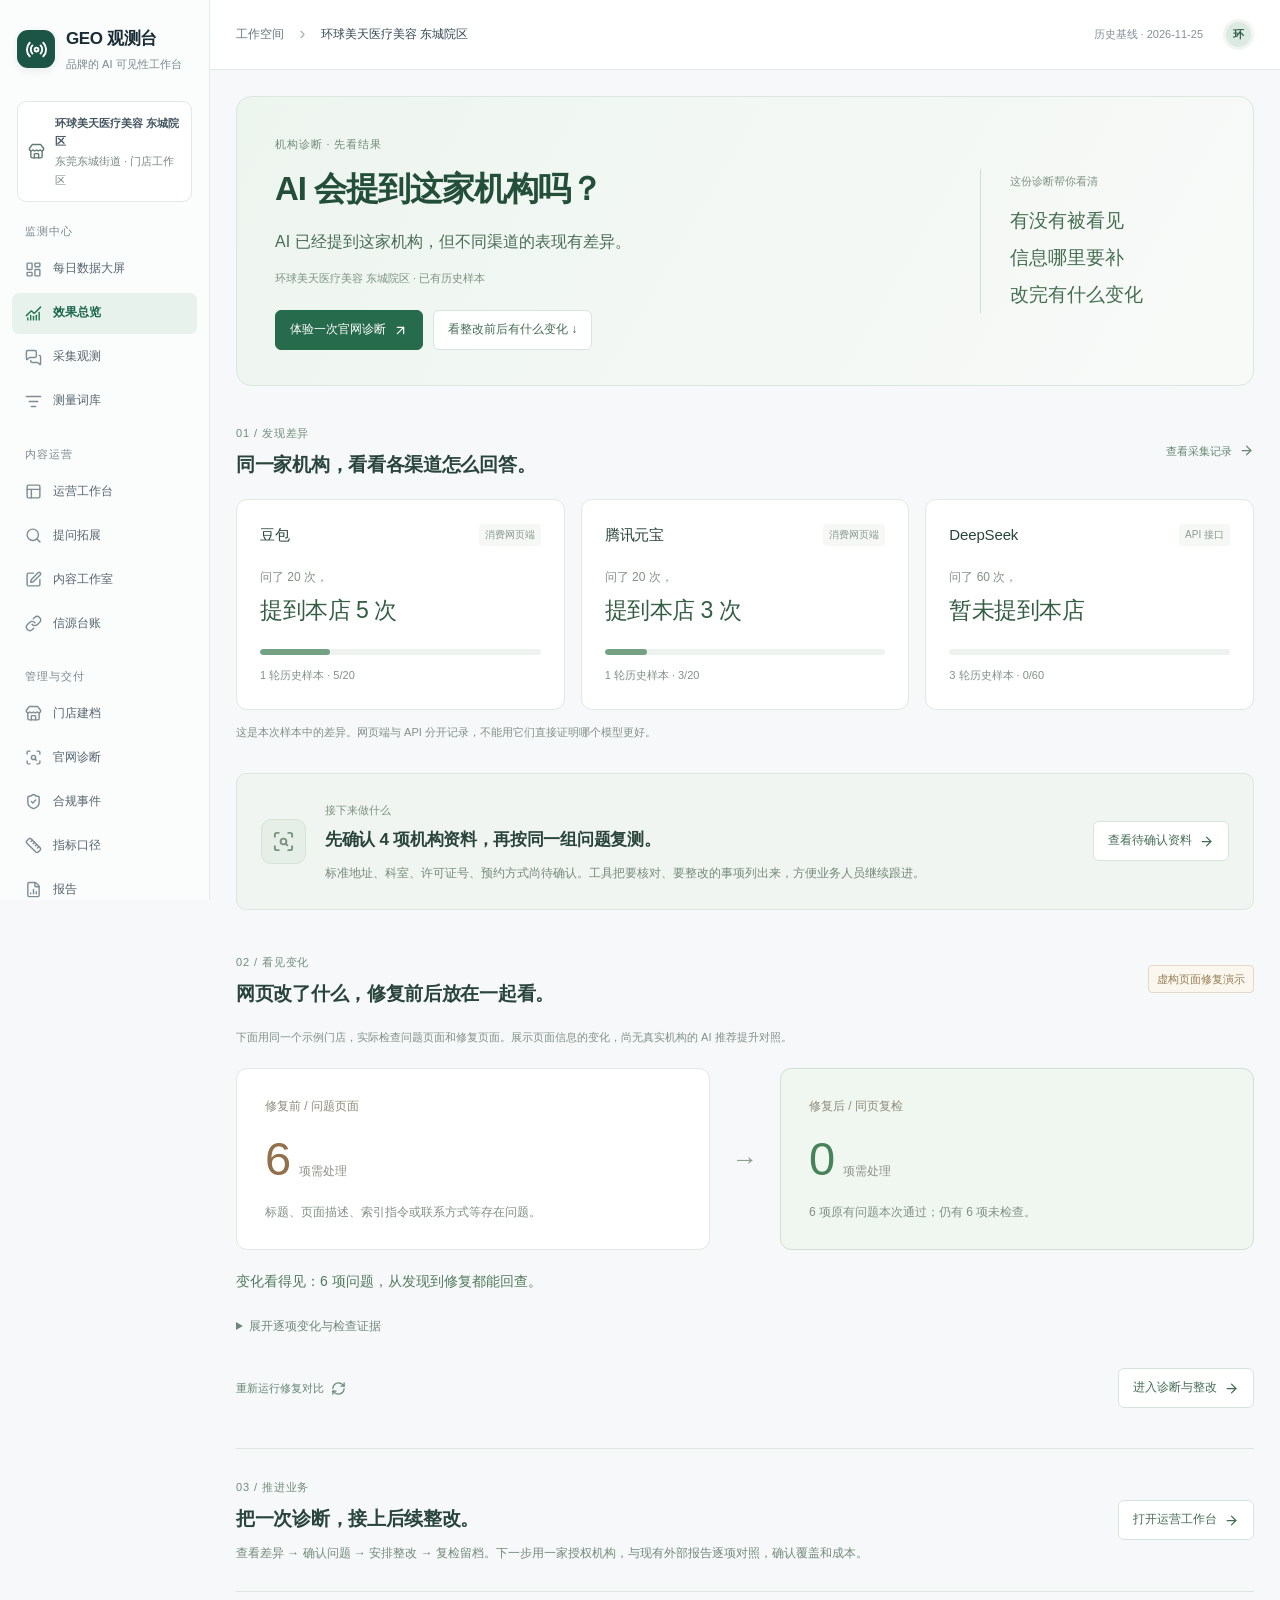
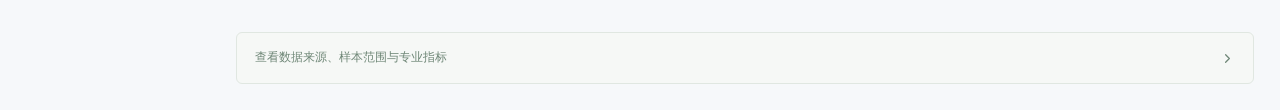
==== commit 4b63084d: "Lead with business findings and computed before-after repair comparison" ====
--- a/index.html
+++ b/index.html
@@ -1,33 +1,34 @@
-<!DOCTYPE html>
-<html lang="zh-CN">
-<head>
-<meta charset="utf-8">
-<meta name="viewport" content="width=device-width, initial-scale=1">
-<title>门店 GEO · 每日观测大屏</title>
-<link rel="stylesheet" href="css/base.css?v=7cf961ba0038">
-<link rel="stylesheet" href="css/components.css?v=7cf961ba0038">
-<link rel="stylesheet" href="css/site-audit.css?v=7cf961ba0038">
-<link rel="stylesheet" href="css/operations.css?v=7cf961ba0038">
-<link rel="stylesheet" href="css/dashboard.css?v=7cf961ba0038">
-</head>
-<body>
-<div id="root"></div>
-<script>window.GEO_DEPLOYMENT={mode:"static",defaultTab:"overview"};</script>
-<script src="data.js?v=7cf961ba0038"></script>
-<script src="js/core.js?v=7cf961ba0038"></script>
-<script src="js/views-overview.js?v=7cf961ba0038"></script>
-<script src="js/views-store.js?v=7cf961ba0038"></script>
-<script src="js/views-prompts.js?v=7cf961ba0038"></script>
-<script src="js/views-collect.js?v=7cf961ba0038"></script>
-<script src="js/views-metrics.js?v=7cf961ba0038"></script>
-<script src="js/views-report.js?v=7cf961ba0038"></script>
-<script src="js/site-audit-engine.js?v=7cf961ba0038"></script>
-<script src="js/site-audit-store.js?v=7cf961ba0038"></script>
-<script src="js/site-audit-examples.js?v=7cf961ba0038"></script>
-<script src="js/views-site-audit.js?v=7cf961ba0038"></script>
-<script src="js/operations.js?v=7cf961ba0038"></script>
-<script src="js/views-operations.js?v=7cf961ba0038"></script>
-<script src="js/views-dashboard.js?v=7cf961ba0038"></script>
-<script src="js/boot.js?v=7cf961ba0038"></script>
-</body>
-</html>
+<!DOCTYPE html>
+<html lang="zh-CN">
+<head>
+<meta charset="utf-8">
+<meta name="viewport" content="width=device-width, initial-scale=1">
+<title>门店 GEO · 每日观测大屏</title>
+<link rel="stylesheet" href="css/base.css?v=d75dfd078203">
+<link rel="stylesheet" href="css/components.css?v=d75dfd078203">
+<link rel="stylesheet" href="css/site-audit.css?v=d75dfd078203">
+<link rel="stylesheet" href="css/operations.css?v=d75dfd078203">
+<link rel="stylesheet" href="css/dashboard.css?v=d75dfd078203">
+<link rel="stylesheet" href="css/brief.css?v=d75dfd078203">
+</head>
+<body>
+<div id="root"></div>
+<script>window.GEO_DEPLOYMENT={mode:"static",defaultTab:"overview"};</script>
+<script src="data.js?v=d75dfd078203"></script>
+<script src="js/core.js?v=d75dfd078203"></script>
+<script src="js/views-overview.js?v=d75dfd078203"></script>
+<script src="js/views-store.js?v=d75dfd078203"></script>
+<script src="js/views-prompts.js?v=d75dfd078203"></script>
+<script src="js/views-collect.js?v=d75dfd078203"></script>
+<script src="js/views-metrics.js?v=d75dfd078203"></script>
+<script src="js/views-report.js?v=d75dfd078203"></script>
+<script src="js/site-audit-engine.js?v=d75dfd078203"></script>
+<script src="js/site-audit-store.js?v=d75dfd078203"></script>
+<script src="js/site-audit-examples.js?v=d75dfd078203"></script>
+<script src="js/views-site-audit.js?v=d75dfd078203"></script>
+<script src="js/operations.js?v=d75dfd078203"></script>
+<script src="js/views-operations.js?v=d75dfd078203"></script>
+<script src="js/views-dashboard.js?v=d75dfd078203"></script>
+<script src="js/boot.js?v=d75dfd078203"></script>
+</body>
+</html>
--- a/css/dashboard.css
+++ b/css/dashboard.css
@@ -1,60 +1,60 @@
-/* Original native-CSS adaptation of reviewed dashboard patterns; see notices. */
-:root{--bg:#f6f8fa;--ink:#192c36;--ink2:#43545f;--muted:#667780;--line:#e5eaed;--line2:#eff2f4;--accent:#19755d;--accent2:#105c48;--accent-soft:#eaf5ef;--sidebar-width:232px}
-.ui-icon{display:inline-block;width:18px;height:18px;flex:none;background:currentColor;-webkit-mask-repeat:no-repeat;mask-repeat:no-repeat;-webkit-mask-position:center;mask-position:center;-webkit-mask-size:contain;mask-size:contain;vertical-align:middle}
-.sr-only{position:absolute;width:1px;height:1px;padding:0;margin:-1px;overflow:hidden;clip:rect(0,0,0,0);white-space:nowrap;border:0}
-/* Workspace chrome */
-.topbar{width:var(--sidebar-width);background:#fbfcfc;border-color:var(--line)}
-.topbar-inner{padding:30px 20px 20px}.brand{gap:11px;align-items:center}.brand-mark{width:38px;height:38px;border-radius:11px;background:#1c5546;box-shadow:0 3px 8px #1c554615}.brand-mark .ui-icon{width:23px;height:23px}.brand-text strong{font-size:17px;letter-spacing:-.4px}.brand-text em{font-size:11px;color:#77888d;line-height:1.8}
-.topbar-right{margin-top:27px}.store-chip{display:flex;align-items:center;gap:10px;padding:12px 10px;background:white;border-color:#e2e9e6;border-radius:9px}.store-chip>.ui-icon{color:#5f7b70;width:17px;height:17px}.store-chip>span{min-width:0}.store-chip strong{display:block;font-size:11px;line-height:1.65;font-weight:600;white-space:normal}.store-chip small{display:block;font-size:11px;color:#788781;margin-top:2px}
-.tabs{padding:0 12px}.nav-group{margin-bottom:23px}.nav-group-label{font-size:11px;color:#7a888e;letter-spacing:.08em;padding:0 13px 8px}.tab{padding:10px 13px;gap:11px;color:#55646e;font-size:12px;line-height:1.6;min-height:41px;border-radius:7px;margin-bottom:3px}.tab>.ui-icon{width:17px;height:17px;color:#7e8c93}.tab:hover{background:#f0f4f2;color:#254c40}.tab.active{background:#e8f2ec;color:#1b674d}.tab.active>.ui-icon{color:#237555}.nav-current-dot{margin-left:auto;width:5px;height:5px;border-radius:50%;background:currentColor}.tab:not(.active) .nav-current-dot{display:none}
-.nav-foot{display:flex;align-items:center;gap:10px;color:#687b73;margin:10px 23px 24px;padding-top:17px;font-size:11px}.nav-foot .ui-icon{width:19px;height:19px}.nav-foot small{display:block;font-size:11px;color:#88968f;margin-top:2px}
-.workspace-bar{margin-left:var(--sidebar-width);padding:0 32px;min-height:70px;background:#fff;font-size:12px;gap:16px}.workspace-breadcrumb{display:flex;align-items:center;gap:12px;min-width:0}.workspace-breadcrumb>.ui-icon{width:13px;height:13px;color:#a6b0b5}.workspace-breadcrumb b{font-size:12px;color:#334751;font-weight:500;margin:0}.workspace-account{display:flex;align-items:center;gap:20px}.workspace-snapshot{color:#839097;font-size:11px}.workspace-avatar{display:grid;place-items:center;width:31px;height:31px;border:3px solid #f1f5f2;background:#dcebe2;color:#315e49;font-size:11px;font-weight:600;border-radius:50%;flex:none}
-.page{max-width:1600px;margin-left:var(--sidebar-width);margin-right:auto;padding:30px 32px 56px;min-width:0}.skip-link{left:calc(var(--sidebar-width) + 16px)}
-/* Dashboard */
-.daily-screen{color:var(--ink);font-size:13px;min-width:0}.daily-screen:fullscreen{background:var(--bg);overflow:auto;width:100%;height:100%;padding:35px 4vw}
-.db-top{display:flex;align-items:center;justify-content:space-between;gap:24px;margin-bottom:18px}.db-eyebrow{display:block;color:#7a898e;font-size:11px;font-weight:600;letter-spacing:.13em;margin-bottom:5px}.db-top h1{display:flex;align-items:center;flex-wrap:wrap;gap:13px;font-size:28px;line-height:1.5;letter-spacing:-.8px;font-weight:650;color:#1a3038}.db-title-tag{padding:3px 9px;border:1px solid #dde6e1;background:#f0f5f2;border-radius:5px;font-size:11px;font-weight:500;letter-spacing:0;color:#547366}.db-top p{color:#77858c;font-size:12px;margin-top:6px;line-height:1.8}
-.db-date{display:flex;align-items:center;justify-content:flex-end;gap:8px;flex-wrap:wrap;flex:none}.db-date-field{display:flex;align-items:center;gap:8px;background:white;border:1px solid #dfe6e8;border-radius:7px;padding:0 10px;min-height:37px;color:#78868e}.db-date-field>.ui-icon{width:15px;height:15px}.db-date input{border:0;outline:0;background:transparent;padding:7px 0;font-size:11px;font-family:inherit;color:#42545d;max-width:124px;min-width:0;color-scheme:light}.db-date input:focus-visible{outline:2px solid #539d80;outline-offset:2px}
-.db-btn{display:inline-flex;align-items:center;justify-content:center;gap:7px;min-height:37px;border:1px solid #dde5e5;border-radius:7px;background:white;padding:8px 12px;font:inherit;font-size:11px;line-height:1.5;color:#50626b;cursor:pointer;transition:background .15s,border-color .15s;white-space:nowrap}.db-btn .ui-icon{width:14px;height:14px}.db-btn:hover{background:#f5f9f7;border-color:#b9cfc4;color:#245d45}.db-btn.primary{background:#216e53;color:white;border-color:#216e53;box-shadow:0 2px 3px #216e5312}.db-btn.primary:hover{background:#19593f;border-color:#19593f}.db-btn:disabled{opacity:.5;cursor:default}.db-btn-quiet{border-color:transparent;background:transparent;padding-inline:7px;color:#527264}.db-btn-quiet:hover{border-color:transparent;background:#edf5f0}
-.db-connection{display:flex;align-items:center;gap:8px;padding:0 1px 16px;margin:0 0 1px;color:#71857a;font-size:11px;line-height:1.7;overflow-wrap:anywhere}.db-connection::before{content:"";width:6px;height:6px;border-radius:50%;background:#6d9b7c;flex:none}.db-connection.bad{color:#9b642d}.db-connection.bad::before{background:#c48b47}.db-notice{padding:11px 14px;margin:0 0 16px;border-radius:7px;border:1px solid #d3e7d9;background:#edf7f0;color:#246844;font-size:12px;overflow-wrap:anywhere}.db-notice:empty{display:none}.db-notice.bad{color:#9b502e;background:#fff4e9;border-color:#f0d8bf}
-/* Getting started */
-.db-welcome{display:flex;align-items:center;gap:20px;background:#edf5f0;border:1px solid #dce9e1;border-radius:11px;padding:24px 26px;margin-bottom:20px}.db-welcome-icon{display:grid;place-items:center;width:58px;height:58px;flex:none;border-radius:16px;background:#dcebe1;color:#367657;border:1px solid #d0e3d5}.db-welcome-icon .ui-icon{width:30px;height:30px}.db-welcome-copy{flex:1;min-width:0}.db-welcome h2{font-size:17px;line-height:1.65;font-weight:600;letter-spacing:-.4px;color:#285440}.db-welcome p{font-size:11px;color:#6b8374;margin-top:4px;line-height:1.8}.db-welcome>.db-btn{flex:none;background:#fff;border-color:#ccdfd2;color:#3f6d52}.db-start-steps{display:flex;align-items:center;gap:14px;font-size:11px;color:#63816c;margin-top:14px}.db-start-steps span{display:flex;align-items:center;gap:6px;white-space:nowrap}.db-start-steps b{font-family:Consolas,monospace;font-size:11px;font-weight:400;color:#649875}.db-start-steps i{display:block;width:28px;height:1px;background:#c9dbcd}
-/* Metrics */
-.db-stats{display:grid;grid-template-columns:repeat(4,minmax(0,1fr));gap:15px;margin-bottom:30px}.db-stat{padding:19px 21px 17px;background:#fff;border:1px solid var(--line);border-radius:10px;box-shadow:0 2px 3px #192c3602;min-width:0}.db-stat-label{display:flex;align-items:center;justify-content:space-between;gap:12px;font-size:12px;color:#687b84}.db-stat-label>.ui-icon{width:17px;height:17px;color:#99aaa9}.db-stat>strong{display:block;font-family:"Bahnschrift","Segoe UI",sans-serif;font-size:31px;line-height:1.4;letter-spacing:-1px;font-weight:600;color:#253c43;margin:10px 0 6px;font-variant-numeric:tabular-nums}.db-stat>small{font-size:11px;color:#849197;display:block;line-height:1.7}.db-stat.cyan>strong{color:#247354}.db-stat.cyan .db-stat-label>.ui-icon{color:#75a88b}.db-stat.amber>strong{color:#b37732}
-.db-section-title{display:flex;align-items:center;justify-content:space-between;gap:16px;margin-bottom:15px}.db-section-title h2{font-size:16px;font-weight:600;letter-spacing:-.3px}.db-section-title p{font-size:11px;color:#839097;margin-top:4px}.db-section-title>span{display:flex;align-items:center;gap:6px;color:#7a898f;font-size:11px;white-space:nowrap}.db-section-title>span .ui-icon{width:14px;height:14px}
-/* Platforms */
-.db-engines{display:grid;grid-template-columns:repeat(3,minmax(0,1fr));gap:17px;margin-bottom:24px}.db-panel{padding:22px;background:white;border:1px solid var(--line);border-radius:11px;min-width:0;box-shadow:0 2px 4px #192c3602}.db-panel-head{display:flex;align-items:center;justify-content:space-between;gap:12px;margin-bottom:17px}.db-panel-head h2,.db-panel-head h3{font-size:14px;line-height:1.5;font-weight:600;color:#2b414a;letter-spacing:-.2px}.db-panel-head p{font-size:11px;color:#8a969c;line-height:1.7;margin-top:4px}.db-panel-head>span{font-size:11px;color:#7f8d94;white-space:nowrap}.db-engine-identity{display:flex;gap:10px;align-items:center;min-width:0}.db-engine-identity h2{font-size:14px}.db-engine-identity p{font-size:11px;margin-top:2px}.db-engine-mark{display:grid;place-items:center;width:37px;height:37px;border-radius:10px;flex:none;font-size:18px;font-weight:600;font-family:"Segoe UI","Microsoft YaHei",sans-serif;border:1px solid #e4e9ed;background:#eff3f6;color:#536c80}.db-engine-mark.deepseek{color:#4e75c8;background:#eff4ff;border-color:#e2eafe}.db-engine-mark.doubao{color:#d38a4b;background:#fff4e8;border-color:#faebda;font-size:16px}.db-engine-mark.yuanbao{color:#48946e;background:#eef8f1;border-color:#ddefe3;font-size:16px}
-.db-state{display:inline-flex;align-items:center;justify-content:center;gap:5px;border:1px solid #e7ebed;border-radius:5px;padding:3px 7px;background:#f8fafb;color:#7d8b91;font-size:11px;font-weight:400;white-space:nowrap;line-height:1.5}.db-state::before{content:"";width:4px;height:4px;flex:none;border-radius:50%;background:#a7b3b9}.db-state.ok{border-color:#d8e9df;color:#3d815c;background:#f0f8f2}.db-state.ok::before{background:#68a67e}.db-state.warn{background:#fff7ed;border-color:#f4e2c9;color:#aa7335}.db-state.warn::before{background:#d6a05b}
-.db-adapter{font-size:11px;color:#839198;line-height:1.7;margin-bottom:17px;min-height:17px}.db-engine-value{display:flex;align-items:flex-end;justify-content:space-between;gap:12px;margin-bottom:5px}.db-metric-label{display:block;font-size:11px;color:#778991;line-height:1.5;margin-bottom:4px}.db-metric-label>span{font-size:11px;margin-left:4px;color:#9ba8ae}.db-engine-value strong{display:block;color:#2b434b;font-family:"Bahnschrift","Segoe UI",sans-serif;font-size:35px;line-height:1.2;font-weight:500;letter-spacing:-1.5px;font-variant-numeric:tabular-nums}.db-engine-value>span{font-size:12px;text-align:right;color:#536974;font-variant-numeric:tabular-nums;padding-bottom:3px}.db-engine-value>span small{display:block;font-size:11px;color:#96a2a7;margin-top:5px}
-.db-chart-wrap{position:relative;margin:16px 0 17px;min-height:90px}.db-chart{display:block;width:100%;height:auto;overflow:visible}.db-chart line{stroke:#e7edf0;stroke-dasharray:3 4;stroke-width:1}.db-chart path{fill:none;stroke:#669a83;stroke-width:2;stroke-linecap:round;stroke-linejoin:round}.db-engine[data-platform=deepseek] .db-chart path{stroke:#7896cd}.db-engine[data-platform=doubao] .db-chart path{stroke:#d3a16a}.db-chart circle{fill:white;stroke:#6b9983;stroke-width:1.7}.db-chart text{font:11px "Segoe UI",sans-serif;fill:#9ba7ad}.db-chart-empty{position:absolute;inset:0 0 15px;display:flex;flex-direction:column;align-items:center;justify-content:center;text-align:center;gap:6px}.db-chart-empty span{color:#91a1a7;font-size:11px;padding:0 10px;background:white}.db-chart-empty small{color:#9caaaf;font-size:11px;padding:0 8px;background:white}.db-chart-wrap.is-empty .db-chart text{opacity:.55}.db-chart-wrap.is-empty .db-chart line{stroke:#eef2f4}
-.db-engine-foot{display:flex;justify-content:space-between;align-items:center;font-size:11px;color:#819198;border-top:1px solid #f0f3f4;padding-top:13px}.db-engine-foot>strong{font-size:12px;color:#4a626a;font-weight:600}.db-engine-foot small{font-size:11px;color:#9ca9ad;font-weight:400}.db-progress{height:4px;border-radius:3px;background:#edf2f0;overflow:hidden;margin:9px 0 8px}.db-progress i{display:block;height:100%;border-radius:3px;background:#77a38a}.db-engine-status{font-size:11px;color:#8c9ba1;line-height:1.7}
-/* Activity */
-.db-grid{display:grid;grid-template-columns:minmax(0,1fr) 295px;gap:20px;margin-bottom:24px;align-items:start}.db-activity{padding:22px 0 0;overflow:hidden}.db-activity>.db-panel-head{padding:0 22px;margin-bottom:22px}.db-subtle-tag{display:inline-block;background:#f4f7f8;border:1px solid #e9edef;padding:3px 7px;border-radius:4px;font-size:11px!important;font-weight:400;color:#83929a!important;vertical-align:middle}.db-panel-head h3 .db-subtle-tag{margin-left:8px}
-.db-table-wrap{overflow:auto;max-height:510px}.db-table{font-size:11px;min-width:510px}.db-table th{padding:11px 18px;background:#fafbfc;color:#89969e;font-weight:400;font-size:11px;border-top:1px solid #eef2f4;border-bottom:1px solid #eef2f4;letter-spacing:0}.db-table td{padding:16px 18px;color:#657983;border-color:#eef2f4;line-height:1.7}.db-table th:first-child,.db-table td:first-child{padding-left:22px}.db-table strong{display:block;color:#425a65;font-size:11px;font-weight:500;min-width:130px;max-width:360px}.db-table small{display:block;color:#97a4ab;font-size:11px;margin-top:5px;max-width:270px;overflow-wrap:anywhere}.db-table td:nth-child(3){min-width:115px;font-variant-numeric:tabular-nums}.db-table td:last-child{width:66px}.db-table .db-btn{font-size:11px;min-height:30px;padding:4px 0;gap:4px}.db-table .db-btn .ui-icon{width:12px;height:12px}.db-table tbody tr:hover{background:#fbfdfb}
-.db-table-empty{padding:31px 8px 35px;text-align:center;white-space:normal}.db-table-empty>.ui-icon{width:35px;height:35px;color:#a6bab1;margin-bottom:13px}.db-table-empty h4{color:#526c62;font-size:13px;font-weight:500}.db-table-empty p{font-size:11px;color:#93a29c;margin-top:7px}.db-table-empty>.db-btn{font-size:11px;margin-top:18px;padding:7px 11px;min-height:32px;color:#597c68;border-color:#dce8df}.db-method{border-top:1px solid #eef2f4;padding:12px 22px;background:#fdfefe}.db-method summary{display:flex;align-items:center;gap:6px;list-style:none;color:#8c9c9a;font-size:11px}.db-method summary .ui-icon{width:13px;height:13px}.db-method summary .ui-icon:last-child{margin-left:auto}.db-method p{padding-top:9px;font-size:11px;line-height:1.9;color:#7b8d8e}
-/* Schedule */
-.db-schedule{padding:22px}.db-schedule .db-panel-head{margin-bottom:20px}.db-schedule-clock{display:flex;align-items:center;gap:10px;margin-bottom:21px}.db-schedule-clock>.ui-icon{color:#91a69b;width:19px;height:19px}.db-schedule-clock>strong{font-size:27px;font-weight:500;letter-spacing:-.8px;color:#344e44;font-family:"Bahnschrift","Segoe UI",sans-serif;line-height:1.4}.db-schedule-clock>span{font-size:11px;color:#80918a;margin-left:auto;line-height:1.9}.db-schedule-clock small{display:block;font-size:11px;color:#a0ada6}.db-schedule-platforms{display:flex;flex-direction:column;gap:13px;margin-bottom:19px}.db-schedule-platforms>div{display:flex;align-items:center;gap:9px;font-size:11px;color:#697e74}.db-schedule-platforms .db-engine-mark{width:25px;height:25px;border-radius:7px;font-size:12px}.db-schedule-platforms strong{margin-left:auto;color:#4d665a;font-size:12px;font-weight:600}.db-schedule-platforms small{color:#95a39c;font-size:11px;font-weight:400}.db-next-run{display:flex;align-items:center;gap:6px;font-size:11px;color:#8a9c90;background:#f5f8f5;padding:9px;border-radius:5px;line-height:1.8;overflow-wrap:anywhere}.db-next-run .ui-icon{width:13px;height:13px}
-.db-settings-panel{margin-top:15px;border-top:1px solid #ecf0ed;padding-top:14px}.db-settings-panel>summary{display:flex;align-items:center;gap:7px;list-style:none;font-size:11px;color:#587966;cursor:pointer}.db-settings-panel>summary>.ui-icon{width:14px;height:14px}.db-settings-panel>summary>.ui-icon:last-child{margin-left:auto;transition:transform .15s}.db-settings-panel[open]>summary>.ui-icon:last-child{transform:rotate(90deg)}.db-settings-body{padding-top:19px}.db-settings{display:flex;flex-direction:column;gap:15px}.db-settings label{display:flex;flex-direction:column;gap:7px;font-size:11px;color:#687e73}.db-settings input,.db-import textarea{font:inherit;font-size:12px;padding:9px 10px;min-width:0;width:100%;background:#fff;border:1px solid #dae4dd;border-radius:6px;color:#405d4d;color-scheme:light}.db-settings input:focus,.db-import textarea:focus{outline:2px solid #76ae8b;outline-offset:1px}.db-count-fields{display:grid;grid-template-columns:repeat(3,minmax(0,1fr));gap:8px}.db-count-fields label{font-size:11px}.db-count-fields input{padding:9px 7px}.db-settings label.db-checkbox{flex-direction:row;gap:9px;align-items:flex-start;padding:11px 0;border-top:1px solid #eef2ef}.db-checkbox input{width:14px;height:14px;margin:3px 0 0;accent-color:#297452;flex:none}.db-checkbox small{display:block;font-size:11px;color:#99a79f;margin-top:3px}.db-controls{display:flex;flex-direction:column;gap:8px;padding-top:16px;margin-top:17px;border-top:1px solid #e7eee9}.db-controls>.db-btn{font-size:11px;justify-content:flex-start;border-color:#e6ece8;background:#fcfdfc;min-height:34px}
-.db-guide,.db-import{margin-top:16px;border-top:1px solid #e9eeeb;padding-top:13px}.db-guide summary,.db-import summary,.db-history-note summary{display:flex;align-items:center;gap:6px;list-style:none;color:#84958a;font-size:11px}.db-guide summary .ui-icon,.db-import summary .ui-icon,.db-history-note summary .ui-icon{width:12px;height:12px;margin-left:auto}.db-guide p,.db-import p{color:#809185;font-size:11px;line-height:1.9;margin-top:11px}.db-import textarea{margin:12px 0 8px;resize:vertical;font-family:Consolas,"Microsoft YaHei",monospace;font-size:11px;line-height:1.8}.db-small{font-size:11px;line-height:1.8;color:#7b8a91}
-.db-evidence{margin-bottom:24px}.db-evidence>p{line-height:1.9;margin:8px 0;color:#637c72;font-size:12px;overflow-wrap:anywhere}.db-evidence pre{padding:20px;margin:15px 0;background:#f6f9f7;border:1px solid #e3ebe6;border-radius:7px;white-space:pre-wrap;overflow-wrap:anywhere;max-height:500px;overflow:auto;font-size:12px;line-height:1.95;color:#435f50}.db-evidence summary{color:#6b8675}
-/* History */
-.db-history{padding:22px 24px}.db-history .db-panel-head{margin-bottom:18px}.db-history-grid{display:grid;grid-template-columns:repeat(3,minmax(0,1fr));gap:25px}.db-history-grid>div{padding:0 24px;border-left:1px solid #eaf0ed}.db-history-grid>div:first-child{padding-left:0;border:0}.db-history-grid>div>span{display:flex;align-items:center;gap:8px;font-size:11px;color:#758780}.db-history-grid>div>span small{border:1px solid #e4ebe7;border-radius:4px;padding:1px 5px;color:#8b9b91;font-size:11px}.db-history-grid strong{display:block;font-family:"Bahnschrift","Segoe UI",sans-serif;font-size:25px;line-height:1.7;color:#698476;letter-spacing:-.6px;font-weight:500;margin:5px 0 0}.db-history-grid>div>small{font-size:11px;color:#95a29b}.db-history-note{margin-top:18px;border-top:1px solid #eef2ef;padding-top:12px}.db-history-note summary{width:fit-content;gap:8px}.db-history-note p{font-size:11px;color:#8b9c90;line-height:1.9;margin-top:10px}.db-footer{display:flex;align-items:center;justify-content:space-between;gap:16px;margin-top:20px;color:#93a39a;font-size:11px}.db-footer>span{display:flex;align-items:center;gap:7px}.db-footer .ui-icon{width:14px;height:14px}.db-footer .db-btn{font-size:11px}
-.db-empty{display:flex;flex-direction:column;align-items:center;justify-content:center;padding:58px 20px;background:#fff;border:1px solid var(--line);border-radius:11px;margin-bottom:24px;text-align:center}.db-empty>.ui-icon{width:35px;height:35px;color:#81a28f;margin-bottom:18px}.db-empty h3{font-size:16px;font-weight:500;color:#4e7160}.db-empty p{font-size:12px;color:#8a9b91;margin-top:9px}
-/* Responsive */
-@media(min-width:1832px){.page{max-width:none;margin-left:var(--sidebar-width);padding-left:max(32px,calc((100vw - var(--sidebar-width) - 1536px)/2));padding-right:max(32px,calc((100vw - var(--sidebar-width) - 1536px)/2))}}
-@media(max-width:1280px){:root{--sidebar-width:210px}.topbar-inner{padding:25px 17px 20px}.page{padding:26px}.workspace-bar{padding:0 26px}.db-top{align-items:flex-start;gap:16px}.db-top h1{font-size:25px}.db-top p{max-width:300px}.db-date{max-width:330px}.db-grid{grid-template-columns:minmax(0,1fr) 270px;gap:17px}.db-panel{padding:19px}.db-activity{padding:19px 0 0}.db-welcome{padding:21px;gap:16px}.db-welcome h2{font-size:15px}.db-welcome-icon{width:48px;height:48px;border-radius:13px}.db-welcome>.db-btn{font-size:11px;padding:8px 10px}.db-stat{padding:17px}.db-engine-value strong{font-size:32px}.db-engine-value>span small{font-size:11px}.db-engine-identity{gap:8px}.db-engine-mark{width:32px;height:32px;font-size:16px}.db-engine-identity h2{font-size:13px}.db-panel-head{gap:8px}.db-state{font-size:11px;padding:3px 5px}.db-history{padding:22px}}
-@media(max-width:1100px){.db-grid{grid-template-columns:1fr}.db-schedule{display:grid;grid-template-columns:1fr 1fr;column-gap:26px}.db-schedule>.db-panel-head{grid-column:1/-1}.db-schedule-clock{margin:0 0 10px;align-self:start}.db-schedule-platforms{grid-column:2;grid-row:2/4;margin-bottom:14px}.db-next-run{grid-column:1;align-self:start;margin-bottom:10px}.db-settings-panel{grid-column:1/-1}.db-count-fields{max-width:400px}.db-top{flex-wrap:wrap}.db-date{max-width:none;justify-content:flex-start}.db-welcome{flex-wrap:wrap}.db-welcome-copy{flex-basis:calc(100% - 75px)}.db-welcome>.db-btn{margin-left:64px}.db-stat-label{font-size:11px;gap:7px}.db-stat-label>.ui-icon{width:15px;height:15px}.db-stats{gap:10px}.db-stat{padding:15px}.db-stat>small{font-size:11px}.db-engines{gap:11px}.db-engine{padding:15px}.db-engine .db-panel-head{flex-wrap:wrap}.db-engine-value{align-items:flex-start;flex-direction:column;gap:6px}.db-engine-value>span{display:flex;gap:6px;align-items:center;text-align:left;font-size:11px}.db-engine-value>span small{margin:0;font-size:11px}.db-adapter{font-size:11px;min-height:31px}.db-engine-value strong{font-size:33px}.db-chart-empty small{font-size:11px}.db-engine-identity h2{font-size:12px}.db-state{font-size:11px}.db-welcome h2{font-size:16px}}
-@media(max-width:820px){:root{--sidebar-width:0px}.topbar{position:static;width:100%;overflow:visible}.topbar-inner{padding:17px 20px;display:flex;align-items:center;justify-content:space-between}.topbar-right{margin:0}.brand-text strong{font-size:16px}.brand-text em{font-size:11px}.store-chip{max-width:250px;padding:8px 10px}.store-chip small{display:none}.store-chip strong{font-size:11px}.tabs{display:flex;overflow:auto;flex-wrap:nowrap;padding:0 12px 10px;gap:3px;scrollbar-width:thin}.nav-group{display:contents}.nav-group-label,.nav-foot,.nav-current-dot{display:none!important}.tab{width:auto;flex:none;padding:9px 11px;margin:0;gap:7px;font-size:11px;min-height:36px}.tab>.ui-icon{width:15px;height:15px}.workspace-bar{margin-left:0;min-height:51px;padding:0 20px;font-size:11px}.workspace-breadcrumb{gap:8px}.workspace-breadcrumb b{font-size:11px}.workspace-avatar{width:27px;height:27px}.workspace-snapshot{font-size:11px}.workspace-account{gap:10px}.page{margin-left:0;padding:24px 20px 40px}.skip-link{left:16px}.db-top h1{font-size:26px}.db-top p{max-width:none}.db-stats{grid-template-columns:repeat(4,minmax(0,1fr))}.db-stat{padding:16px}.db-engine{padding:19px}.db-engine-identity h2{font-size:13px}.db-state{font-size:11px}.db-adapter{min-height:30px}.db-chart-wrap{min-height:75px}}
-@media(max-width:600px){.topbar-inner{padding:15px}.brand{gap:8px}.brand-mark{width:33px;height:33px;border-radius:9px}.brand-text strong{font-size:15px}.brand-text em{display:none}.store-chip{max-width:165px;border:0;background:transparent;padding:0;gap:6px}.store-chip strong{font-size:11px}.store-chip>.ui-icon{width:14px;height:14px}.workspace-bar{padding:0 16px;min-height:46px}.workspace-snapshot{display:none}.workspace-breadcrumb>b{max-width:220px;overflow:hidden;text-overflow:ellipsis;white-space:nowrap}.page{padding:22px 16px 35px}.db-top{gap:17px;margin-bottom:15px}.db-top h1{font-size:25px;gap:10px}.db-title-tag{font-size:11px}.db-eyebrow{font-size:11px}.db-top p{font-size:11px}.db-date{width:100%;gap:6px}.db-date-field{flex:1;justify-content:center;min-height:35px;padding:0 7px}.db-date input{font-size:11px;max-width:113px}.db-btn{font-size:11px;padding:7px 9px;gap:5px;min-height:35px}.db-date .db-btn .ui-icon{width:12px;height:12px}.db-date #db-fullscreen{display:none}.db-connection{font-size:11px;padding-bottom:13px;line-height:1.9}.db-welcome{padding:19px;gap:12px;margin-bottom:15px}.db-welcome-icon{width:39px;height:39px;border-radius:11px;align-self:flex-start}.db-welcome-icon .ui-icon{width:24px;height:24px}.db-welcome-copy{flex-basis:calc(100% - 55px)}.db-welcome h2{font-size:14px;line-height:1.8}.db-welcome p{font-size:11px}.db-start-steps{font-size:11px;gap:8px;flex-wrap:wrap;margin-top:12px}.db-start-steps i{width:12px}.db-start-steps b{font-size:11px}.db-welcome>.db-btn{margin-left:51px}.db-stats{grid-template-columns:repeat(2,minmax(0,1fr));gap:10px;margin-bottom:24px}.db-stat{padding:16px}.db-stat>strong{font-size:29px;margin:8px 0 5px}.db-stat-label{font-size:11px}.db-stat>small{font-size:11px}.db-section-title h2{font-size:15px}.db-section-title p{font-size:11px;max-width:225px}.db-section-title>span{font-size:11px;gap:4px}.db-section-title>span .ui-icon{width:12px;height:12px}.db-engines{grid-template-columns:1fr;gap:13px;margin-bottom:20px}.db-engine{padding:21px}.db-engine .db-panel-head{flex-wrap:nowrap}.db-engine-mark{width:36px;height:36px}.db-engine-identity h2{font-size:15px}.db-engine-identity p{font-size:11px}.db-state{font-size:11px;padding:3px 7px}.db-adapter{min-height:0;font-size:11px;margin-bottom:17px}.db-engine-value{flex-direction:row;align-items:flex-end;gap:14px}.db-engine-value strong{font-size:37px}.db-engine-value>span{display:block;text-align:right;font-size:12px}.db-engine-value>span small{margin-top:5px;font-size:11px}.db-chart-wrap{max-width:500px;margin:18px 0 14px}.db-chart-empty span{font-size:12px}.db-chart-empty small{font-size:11px}.db-engine-foot{font-size:11px}.db-engine-status{font-size:11px}.db-grid{gap:17px;margin-bottom:20px}.db-panel-head h3{font-size:14px}.db-activity>.db-panel-head{padding:0 18px}.db-table{min-width:510px}.db-table-empty{text-align:left;padding:24px 0 28px}.db-table-empty h4{font-size:12px}.db-table-empty p{max-width:270px;font-size:11px}.db-table-empty>.ui-icon{width:30px;height:30px}.db-method{padding:13px 18px}.db-schedule{display:block;padding:21px}.db-schedule-clock{margin-bottom:20px}.db-schedule-platforms{margin-bottom:18px}.db-schedule-clock>strong{font-size:30px}.db-schedule-clock>span{font-size:11px}.db-settings-panel{margin-top:16px;padding-top:16px}.db-count-fields{max-width:none;gap:12px}.db-count-fields label{font-size:11px}.db-settings label{font-size:12px}.db-controls>.db-btn{font-size:11px}.db-history{padding:20px}.db-history .db-panel-head{align-items:flex-start;gap:8px}.db-history .db-panel-head h3{font-size:13px}.db-history .db-panel-head p{font-size:11px}.db-history .db-panel-head>span{font-size:11px}.db-panel-head h3 .db-subtle-tag{font-size:11px!important;margin-left:4px;padding:2px 4px}.db-history-grid{grid-template-columns:1fr;gap:15px}.db-history-grid>div{display:grid;grid-template-columns:1fr auto;gap:0 12px;padding:15px 0 0;border:0;border-top:1px solid #edf2ee}.db-history-grid>div:first-child{padding-top:0}.db-history-grid strong{grid-column:2;grid-row:1/3;font-size:26px;align-self:center;margin:0}.db-history-grid>div>small{font-size:11px;margin-top:4px}.db-history-grid>div>span{font-size:11px}.db-footer{align-items:flex-start;gap:12px;flex-direction:column;font-size:11px}.db-footer>.db-btn{padding-left:0}.daily-screen:fullscreen{padding:22px 16px}.db-evidence{padding:18px}.db-evidence pre{padding:15px;font-size:11px}}
-@media(prefers-reduced-motion:reduce){.db-btn,.db-settings-panel>summary>.ui-icon{transition:none}}
-/* Keep secondary text legible, including small labels and empty states. */
-.db-stat>small,.db-panel-head p,.db-adapter,.db-engine-value>span small,.db-engine-status,.db-engine-foot,.db-engine-foot small,.db-metric-label,.db-metric-label>span,.db-table small,.db-table th,.db-table-empty p,.db-chart-empty span,.db-chart-empty small,.db-history-grid>div>small,.db-history-grid>div>span,.db-history-note summary,.db-history-note p,.db-footer,.db-guide summary,.db-import summary,.db-method summary,.db-method p,.db-schedule-clock>span,.db-schedule-clock small,.db-schedule-platforms small,.db-checkbox small,.db-section-title p,.db-section-title>span{color:#68766e}
-.db-state,.db-panel-head>span.db-state{color:#68766e}.db-state.ok,.db-panel-head>span.db-state.ok{color:#356d4d}.db-state.warn{color:#98632c}.db-chart text{fill:#68766e}.db-next-run{color:#617068}.db-welcome p,.db-start-steps{color:#617068}.db-count-fields label,.db-settings label{font-size:12px}.db-table strong,.db-table{font-size:12px}.db-settings-panel>summary,.db-guide p,.db-import p,.db-guide summary,.db-import summary,.db-method summary{font-size:12px}
-@media(min-width:601px) and (max-width:1100px){.db-engines{grid-template-columns:1fr}.db-engine{display:grid;grid-template-columns:minmax(0,.9fr) minmax(0,1.1fr);column-gap:25px;padding:22px}.db-engine>.db-panel-head,.db-engine>.db-adapter,.db-engine>.db-engine-value,.db-engine>.db-engine-foot,.db-engine>.db-progress,.db-engine>.db-engine-status{grid-column:1}.db-engine>.db-chart-wrap{grid-column:2;grid-row:1/7;margin:0;align-self:center}.db-engine .db-panel-head{flex-wrap:nowrap}.db-adapter{min-height:0;font-size:11px}.db-engine-identity h2{font-size:15px}.db-engine-value strong{font-size:36px}}
-.brand-text{min-width:0}.brand-text em{font-size:11px;letter-spacing:0;line-height:1.7}.store-chip small{line-height:1.7}.db-top>div:first-child{min-width:0}.db-date{max-width:none}
-@media(min-width:1101px){.db-grid:has(.db-settings-panel[open]){grid-template-columns:1fr}.db-grid:has(.db-settings-panel[open]) .db-schedule{display:grid;grid-template-columns:minmax(0,1fr) minmax(0,1.4fr);gap:0 28px}.db-grid:has(.db-settings-panel[open]) .db-schedule>.db-panel-head{grid-column:1}.db-grid:has(.db-settings-panel[open]) .db-schedule-clock,.db-grid:has(.db-settings-panel[open]) .db-schedule-platforms,.db-grid:has(.db-settings-panel[open]) .db-next-run{grid-column:1}.db-grid:has(.db-settings-panel[open]) .db-settings-panel{grid-column:2;grid-row:1/6;border:0;border-left:1px solid #e8eeeb;margin:0;padding:0 0 0 28px}.db-top{flex-wrap:wrap}.db-top p{max-width:none}}
-
-/* Bound wide evidence tables to their own scroll containers. */
-.grid>*{min-width:0}.table-wrap{max-width:100%;min-width:0}.collect-page{min-width:0;max-width:100%}.collect-page .table-wrap{overflow-x:auto;overscroll-behavior-x:contain}.collect-page table{min-width:620px}.collect-page .card{min-width:0;max-width:100%}.collect-page .bar-row{grid-template-columns:85px minmax(0,1fr) 70px!important}.collect-page .table-wrap:focus-visible{outline:2px solid var(--accent)}
-.db-login{margin-bottom:14px;font-size:11px;min-height:32px}.db-engine>.db-login{justify-self:start}
-@media(min-width:601px) and (max-width:1100px){.db-engine>.db-login{grid-column:1}.db-engine>.db-chart-wrap{grid-row:1/8}}
-@media(max-width:600px){.collect-page .grid{grid-template-columns:minmax(0,1fr)}.collect-page .table-wrap{margin:0}.collect-page .card{padding:17px}.collect-page .card-title{align-items:flex-start;flex-wrap:wrap}}
+/* Original native-CSS adaptation of reviewed dashboard patterns; see notices. */
+:root{--bg:#f6f8fa;--ink:#192c36;--ink2:#43545f;--muted:#667780;--line:#e5eaed;--line2:#eff2f4;--accent:#19755d;--accent2:#105c48;--accent-soft:#eaf5ef;--sidebar-width:232px}
+.ui-icon{display:inline-block;width:18px;height:18px;flex:none;background:currentColor;-webkit-mask-repeat:no-repeat;mask-repeat:no-repeat;-webkit-mask-position:center;mask-position:center;-webkit-mask-size:contain;mask-size:contain;vertical-align:middle}
+.sr-only{position:absolute;width:1px;height:1px;padding:0;margin:-1px;overflow:hidden;clip:rect(0,0,0,0);white-space:nowrap;border:0}
+/* Workspace chrome */
+.topbar{width:var(--sidebar-width);background:#fbfcfc;border-color:var(--line)}
+.topbar-inner{padding:30px 20px 20px}.brand{gap:11px;align-items:center}.brand-mark{width:38px;height:38px;border-radius:11px;background:#1c5546;box-shadow:0 3px 8px #1c554615}.brand-mark .ui-icon{width:23px;height:23px}.brand-text strong{font-size:17px;letter-spacing:-.4px}.brand-text em{font-size:11px;color:#77888d;line-height:1.8}
+.topbar-right{margin-top:27px}.store-chip{display:flex;align-items:center;gap:10px;padding:12px 10px;background:white;border-color:#e2e9e6;border-radius:9px}.store-chip>.ui-icon{color:#5f7b70;width:17px;height:17px}.store-chip>span{min-width:0}.store-chip strong{display:block;font-size:11px;line-height:1.65;font-weight:600;white-space:normal}.store-chip small{display:block;font-size:11px;color:#788781;margin-top:2px}
+.tabs{padding:0 12px}.nav-group{margin-bottom:23px}.nav-group-label{font-size:11px;color:#7a888e;letter-spacing:.08em;padding:0 13px 8px}.tab{padding:10px 13px;gap:11px;color:#55646e;font-size:12px;line-height:1.6;min-height:41px;border-radius:7px;margin-bottom:3px}.tab>.ui-icon{width:17px;height:17px;color:#7e8c93}.tab:hover{background:#f0f4f2;color:#254c40}.tab.active{background:#e8f2ec;color:#1b674d}.tab.active>.ui-icon{color:#237555}.nav-current-dot{margin-left:auto;width:5px;height:5px;border-radius:50%;background:currentColor}.tab:not(.active) .nav-current-dot{display:none}
+.nav-foot{display:flex;align-items:center;gap:10px;color:#687b73;margin:10px 23px 24px;padding-top:17px;font-size:11px}.nav-foot .ui-icon{width:19px;height:19px}.nav-foot small{display:block;font-size:11px;color:#88968f;margin-top:2px}
+.workspace-bar{margin-left:var(--sidebar-width);padding:0 32px;min-height:70px;background:#fff;font-size:12px;gap:16px}.workspace-breadcrumb{display:flex;align-items:center;gap:12px;min-width:0}.workspace-breadcrumb>.ui-icon{width:13px;height:13px;color:#a6b0b5}.workspace-breadcrumb b{font-size:12px;color:#334751;font-weight:500;margin:0}.workspace-account{display:flex;align-items:center;gap:20px}.workspace-snapshot{color:#839097;font-size:11px}.workspace-avatar{display:grid;place-items:center;width:31px;height:31px;border:3px solid #f1f5f2;background:#dcebe2;color:#315e49;font-size:11px;font-weight:600;border-radius:50%;flex:none}
+.page{max-width:1600px;margin-left:var(--sidebar-width);margin-right:auto;padding:30px 32px 56px;min-width:0}.skip-link{left:calc(var(--sidebar-width) + 16px)}
+/* Dashboard */
+.daily-screen{color:var(--ink);font-size:13px;min-width:0}.daily-screen:fullscreen{background:var(--bg);overflow:auto;width:100%;height:100%;padding:35px 4vw}
+.db-top{display:flex;align-items:center;justify-content:space-between;gap:24px;margin-bottom:18px}.db-eyebrow{display:block;color:#7a898e;font-size:11px;font-weight:600;letter-spacing:.13em;margin-bottom:5px}.db-top h1{display:flex;align-items:center;flex-wrap:wrap;gap:13px;font-size:28px;line-height:1.5;letter-spacing:-.8px;font-weight:650;color:#1a3038}.db-title-tag{padding:3px 9px;border:1px solid #dde6e1;background:#f0f5f2;border-radius:5px;font-size:11px;font-weight:500;letter-spacing:0;color:#547366}.db-top p{color:#77858c;font-size:12px;margin-top:6px;line-height:1.8}
+.db-date{display:flex;align-items:center;justify-content:flex-end;gap:8px;flex-wrap:wrap;flex:none}.db-date-field{display:flex;align-items:center;gap:8px;background:white;border:1px solid #dfe6e8;border-radius:7px;padding:0 10px;min-height:37px;color:#78868e}.db-date-field>.ui-icon{width:15px;height:15px}.db-date input{border:0;outline:0;background:transparent;padding:7px 0;font-size:11px;font-family:inherit;color:#42545d;max-width:124px;min-width:0;color-scheme:light}.db-date input:focus-visible{outline:2px solid #539d80;outline-offset:2px}
+.db-btn{display:inline-flex;align-items:center;justify-content:center;gap:7px;min-height:37px;border:1px solid #dde5e5;border-radius:7px;background:white;padding:8px 12px;font:inherit;font-size:11px;line-height:1.5;color:#50626b;cursor:pointer;transition:background .15s,border-color .15s;white-space:nowrap}.db-btn .ui-icon{width:14px;height:14px}.db-btn:hover{background:#f5f9f7;border-color:#b9cfc4;color:#245d45}.db-btn.primary{background:#216e53;color:white;border-color:#216e53;box-shadow:0 2px 3px #216e5312}.db-btn.primary:hover{background:#19593f;border-color:#19593f}.db-btn:disabled{opacity:.5;cursor:default}.db-btn-quiet{border-color:transparent;background:transparent;padding-inline:7px;color:#527264}.db-btn-quiet:hover{border-color:transparent;background:#edf5f0}
+.db-connection{display:flex;align-items:center;gap:8px;padding:0 1px 16px;margin:0 0 1px;color:#71857a;font-size:11px;line-height:1.7;overflow-wrap:anywhere}.db-connection::before{content:"";width:6px;height:6px;border-radius:50%;background:#6d9b7c;flex:none}.db-connection.bad{color:#9b642d}.db-connection.bad::before{background:#c48b47}.db-notice{padding:11px 14px;margin:0 0 16px;border-radius:7px;border:1px solid #d3e7d9;background:#edf7f0;color:#246844;font-size:12px;overflow-wrap:anywhere}.db-notice:empty{display:none}.db-notice.bad{color:#9b502e;background:#fff4e9;border-color:#f0d8bf}
+/* Getting started */
+.db-welcome{display:flex;align-items:center;gap:20px;background:#edf5f0;border:1px solid #dce9e1;border-radius:11px;padding:24px 26px;margin-bottom:20px}.db-welcome-icon{display:grid;place-items:center;width:58px;height:58px;flex:none;border-radius:16px;background:#dcebe1;color:#367657;border:1px solid #d0e3d5}.db-welcome-icon .ui-icon{width:30px;height:30px}.db-welcome-copy{flex:1;min-width:0}.db-welcome h2{font-size:17px;line-height:1.65;font-weight:600;letter-spacing:-.4px;color:#285440}.db-welcome p{font-size:11px;color:#6b8374;margin-top:4px;line-height:1.8}.db-welcome>.db-btn{flex:none;background:#fff;border-color:#ccdfd2;color:#3f6d52}.db-start-steps{display:flex;align-items:center;gap:14px;font-size:11px;color:#63816c;margin-top:14px}.db-start-steps span{display:flex;align-items:center;gap:6px;white-space:nowrap}.db-start-steps b{font-family:Consolas,monospace;font-size:11px;font-weight:400;color:#649875}.db-start-steps i{display:block;width:28px;height:1px;background:#c9dbcd}
+/* Metrics */
+.db-stats{display:grid;grid-template-columns:repeat(4,minmax(0,1fr));gap:15px;margin-bottom:30px}.db-stat{padding:19px 21px 17px;background:#fff;border:1px solid var(--line);border-radius:10px;box-shadow:0 2px 3px #192c3602;min-width:0}.db-stat-label{display:flex;align-items:center;justify-content:space-between;gap:12px;font-size:12px;color:#687b84}.db-stat-label>.ui-icon{width:17px;height:17px;color:#99aaa9}.db-stat>strong{display:block;font-family:"Bahnschrift","Segoe UI",sans-serif;font-size:31px;line-height:1.4;letter-spacing:-1px;font-weight:600;color:#253c43;margin:10px 0 6px;font-variant-numeric:tabular-nums}.db-stat>small{font-size:11px;color:#849197;display:block;line-height:1.7}.db-stat.cyan>strong{color:#247354}.db-stat.cyan .db-stat-label>.ui-icon{color:#75a88b}.db-stat.amber>strong{color:#b37732}
+.db-section-title{display:flex;align-items:center;justify-content:space-between;gap:16px;margin-bottom:15px}.db-section-title h2{font-size:16px;font-weight:600;letter-spacing:-.3px}.db-section-title p{font-size:11px;color:#839097;margin-top:4px}.db-section-title>span{display:flex;align-items:center;gap:6px;color:#7a898f;font-size:11px;white-space:nowrap}.db-section-title>span .ui-icon{width:14px;height:14px}
+/* Platforms */
+.db-engines{display:grid;grid-template-columns:repeat(3,minmax(0,1fr));gap:17px;margin-bottom:24px}.db-panel{padding:22px;background:white;border:1px solid var(--line);border-radius:11px;min-width:0;box-shadow:0 2px 4px #192c3602}.db-panel-head{display:flex;align-items:center;justify-content:space-between;gap:12px;margin-bottom:17px}.db-panel-head h2,.db-panel-head h3{font-size:14px;line-height:1.5;font-weight:600;color:#2b414a;letter-spacing:-.2px}.db-panel-head p{font-size:11px;color:#8a969c;line-height:1.7;margin-top:4px}.db-panel-head>span{font-size:11px;color:#7f8d94;white-space:nowrap}.db-engine-identity{display:flex;gap:10px;align-items:center;min-width:0}.db-engine-identity h2{font-size:14px}.db-engine-identity p{font-size:11px;margin-top:2px}.db-engine-mark{display:grid;place-items:center;width:37px;height:37px;border-radius:10px;flex:none;font-size:18px;font-weight:600;font-family:"Segoe UI","Microsoft YaHei",sans-serif;border:1px solid #e4e9ed;background:#eff3f6;color:#536c80}.db-engine-mark.deepseek{color:#4e75c8;background:#eff4ff;border-color:#e2eafe}.db-engine-mark.doubao{color:#d38a4b;background:#fff4e8;border-color:#faebda;font-size:16px}.db-engine-mark.yuanbao{color:#48946e;background:#eef8f1;border-color:#ddefe3;font-size:16px}
+.db-state{display:inline-flex;align-items:center;justify-content:center;gap:5px;border:1px solid #e7ebed;border-radius:5px;padding:3px 7px;background:#f8fafb;color:#7d8b91;font-size:11px;font-weight:400;white-space:nowrap;line-height:1.5}.db-state::before{content:"";width:4px;height:4px;flex:none;border-radius:50%;background:#a7b3b9}.db-state.ok{border-color:#d8e9df;color:#3d815c;background:#f0f8f2}.db-state.ok::before{background:#68a67e}.db-state.warn{background:#fff7ed;border-color:#f4e2c9;color:#aa7335}.db-state.warn::before{background:#d6a05b}
+.db-adapter{font-size:11px;color:#839198;line-height:1.7;margin-bottom:17px;min-height:17px}.db-engine-value{display:flex;align-items:flex-end;justify-content:space-between;gap:12px;margin-bottom:5px}.db-metric-label{display:block;font-size:11px;color:#778991;line-height:1.5;margin-bottom:4px}.db-metric-label>span{font-size:11px;margin-left:4px;color:#9ba8ae}.db-engine-value strong{display:block;color:#2b434b;font-family:"Bahnschrift","Segoe UI",sans-serif;font-size:35px;line-height:1.2;font-weight:500;letter-spacing:-1.5px;font-variant-numeric:tabular-nums}.db-engine-value>span{font-size:12px;text-align:right;color:#536974;font-variant-numeric:tabular-nums;padding-bottom:3px}.db-engine-value>span small{display:block;font-size:11px;color:#96a2a7;margin-top:5px}
+.db-chart-wrap{position:relative;margin:16px 0 17px;min-height:90px}.db-chart{display:block;width:100%;height:auto;overflow:visible}.db-chart line{stroke:#e7edf0;stroke-dasharray:3 4;stroke-width:1}.db-chart path{fill:none;stroke:#669a83;stroke-width:2;stroke-linecap:round;stroke-linejoin:round}.db-engine[data-platform=deepseek] .db-chart path{stroke:#7896cd}.db-engine[data-platform=doubao] .db-chart path{stroke:#d3a16a}.db-chart circle{fill:white;stroke:#6b9983;stroke-width:1.7}.db-chart text{font:11px "Segoe UI",sans-serif;fill:#9ba7ad}.db-chart-empty{position:absolute;inset:0 0 15px;display:flex;flex-direction:column;align-items:center;justify-content:center;text-align:center;gap:6px}.db-chart-empty span{color:#91a1a7;font-size:11px;padding:0 10px;background:white}.db-chart-empty small{color:#9caaaf;font-size:11px;padding:0 8px;background:white}.db-chart-wrap.is-empty .db-chart text{opacity:.55}.db-chart-wrap.is-empty .db-chart line{stroke:#eef2f4}
+.db-engine-foot{display:flex;justify-content:space-between;align-items:center;font-size:11px;color:#819198;border-top:1px solid #f0f3f4;padding-top:13px}.db-engine-foot>strong{font-size:12px;color:#4a626a;font-weight:600}.db-engine-foot small{font-size:11px;color:#9ca9ad;font-weight:400}.db-progress{height:4px;border-radius:3px;background:#edf2f0;overflow:hidden;margin:9px 0 8px}.db-progress i{display:block;height:100%;border-radius:3px;background:#77a38a}.db-engine-status{font-size:11px;color:#8c9ba1;line-height:1.7}
+/* Activity */
+.db-grid{display:grid;grid-template-columns:minmax(0,1fr) 295px;gap:20px;margin-bottom:24px;align-items:start}.db-activity{padding:22px 0 0;overflow:hidden}.db-activity>.db-panel-head{padding:0 22px;margin-bottom:22px}.db-subtle-tag{display:inline-block;background:#f4f7f8;border:1px solid #e9edef;padding:3px 7px;border-radius:4px;font-size:11px!important;font-weight:400;color:#83929a!important;vertical-align:middle}.db-panel-head h3 .db-subtle-tag{margin-left:8px}
+.db-table-wrap{overflow:auto;max-height:510px}.db-table{font-size:11px;min-width:510px}.db-table th{padding:11px 18px;background:#fafbfc;color:#89969e;font-weight:400;font-size:11px;border-top:1px solid #eef2f4;border-bottom:1px solid #eef2f4;letter-spacing:0}.db-table td{padding:16px 18px;color:#657983;border-color:#eef2f4;line-height:1.7}.db-table th:first-child,.db-table td:first-child{padding-left:22px}.db-table strong{display:block;color:#425a65;font-size:11px;font-weight:500;min-width:130px;max-width:360px}.db-table small{display:block;color:#97a4ab;font-size:11px;margin-top:5px;max-width:270px;overflow-wrap:anywhere}.db-table td:nth-child(3){min-width:115px;font-variant-numeric:tabular-nums}.db-table td:last-child{width:66px}.db-table .db-btn{font-size:11px;min-height:30px;padding:4px 0;gap:4px}.db-table .db-btn .ui-icon{width:12px;height:12px}.db-table tbody tr:hover{background:#fbfdfb}
+.db-table-empty{padding:31px 8px 35px;text-align:center;white-space:normal}.db-table-empty>.ui-icon{width:35px;height:35px;color:#a6bab1;margin-bottom:13px}.db-table-empty h4{color:#526c62;font-size:13px;font-weight:500}.db-table-empty p{font-size:11px;color:#93a29c;margin-top:7px}.db-table-empty>.db-btn{font-size:11px;margin-top:18px;padding:7px 11px;min-height:32px;color:#597c68;border-color:#dce8df}.db-method{border-top:1px solid #eef2f4;padding:12px 22px;background:#fdfefe}.db-method summary{display:flex;align-items:center;gap:6px;list-style:none;color:#8c9c9a;font-size:11px}.db-method summary .ui-icon{width:13px;height:13px}.db-method summary .ui-icon:last-child{margin-left:auto}.db-method p{padding-top:9px;font-size:11px;line-height:1.9;color:#7b8d8e}
+/* Schedule */
+.db-schedule{padding:22px}.db-schedule .db-panel-head{margin-bottom:20px}.db-schedule-clock{display:flex;align-items:center;gap:10px;margin-bottom:21px}.db-schedule-clock>.ui-icon{color:#91a69b;width:19px;height:19px}.db-schedule-clock>strong{font-size:27px;font-weight:500;letter-spacing:-.8px;color:#344e44;font-family:"Bahnschrift","Segoe UI",sans-serif;line-height:1.4}.db-schedule-clock>span{font-size:11px;color:#80918a;margin-left:auto;line-height:1.9}.db-schedule-clock small{display:block;font-size:11px;color:#a0ada6}.db-schedule-platforms{display:flex;flex-direction:column;gap:13px;margin-bottom:19px}.db-schedule-platforms>div{display:flex;align-items:center;gap:9px;font-size:11px;color:#697e74}.db-schedule-platforms .db-engine-mark{width:25px;height:25px;border-radius:7px;font-size:12px}.db-schedule-platforms strong{margin-left:auto;color:#4d665a;font-size:12px;font-weight:600}.db-schedule-platforms small{color:#95a39c;font-size:11px;font-weight:400}.db-next-run{display:flex;align-items:center;gap:6px;font-size:11px;color:#8a9c90;background:#f5f8f5;padding:9px;border-radius:5px;line-height:1.8;overflow-wrap:anywhere}.db-next-run .ui-icon{width:13px;height:13px}
+.db-settings-panel{margin-top:15px;border-top:1px solid #ecf0ed;padding-top:14px}.db-settings-panel>summary{display:flex;align-items:center;gap:7px;list-style:none;font-size:11px;color:#587966;cursor:pointer}.db-settings-panel>summary>.ui-icon{width:14px;height:14px}.db-settings-panel>summary>.ui-icon:last-child{margin-left:auto;transition:transform .15s}.db-settings-panel[open]>summary>.ui-icon:last-child{transform:rotate(90deg)}.db-settings-body{padding-top:19px}.db-settings{display:flex;flex-direction:column;gap:15px}.db-settings label{display:flex;flex-direction:column;gap:7px;font-size:11px;color:#687e73}.db-settings input,.db-import textarea{font:inherit;font-size:12px;padding:9px 10px;min-width:0;width:100%;background:#fff;border:1px solid #dae4dd;border-radius:6px;color:#405d4d;color-scheme:light}.db-settings input:focus,.db-import textarea:focus{outline:2px solid #76ae8b;outline-offset:1px}.db-count-fields{display:grid;grid-template-columns:repeat(3,minmax(0,1fr));gap:8px}.db-count-fields label{font-size:11px}.db-count-fields input{padding:9px 7px}.db-settings label.db-checkbox{flex-direction:row;gap:9px;align-items:flex-start;padding:11px 0;border-top:1px solid #eef2ef}.db-checkbox input{width:14px;height:14px;margin:3px 0 0;accent-color:#297452;flex:none}.db-checkbox small{display:block;font-size:11px;color:#99a79f;margin-top:3px}.db-controls{display:flex;flex-direction:column;gap:8px;padding-top:16px;margin-top:17px;border-top:1px solid #e7eee9}.db-controls>.db-btn{font-size:11px;justify-content:flex-start;border-color:#e6ece8;background:#fcfdfc;min-height:34px}
+.db-guide,.db-import{margin-top:16px;border-top:1px solid #e9eeeb;padding-top:13px}.db-guide summary,.db-import summary,.db-history-note summary{display:flex;align-items:center;gap:6px;list-style:none;color:#84958a;font-size:11px}.db-guide summary .ui-icon,.db-import summary .ui-icon,.db-history-note summary .ui-icon{width:12px;height:12px;margin-left:auto}.db-guide p,.db-import p{color:#809185;font-size:11px;line-height:1.9;margin-top:11px}.db-import textarea{margin:12px 0 8px;resize:vertical;font-family:Consolas,"Microsoft YaHei",monospace;font-size:11px;line-height:1.8}.db-small{font-size:11px;line-height:1.8;color:#7b8a91}
+.db-evidence{margin-bottom:24px}.db-evidence>p{line-height:1.9;margin:8px 0;color:#637c72;font-size:12px;overflow-wrap:anywhere}.db-evidence pre{padding:20px;margin:15px 0;background:#f6f9f7;border:1px solid #e3ebe6;border-radius:7px;white-space:pre-wrap;overflow-wrap:anywhere;max-height:500px;overflow:auto;font-size:12px;line-height:1.95;color:#435f50}.db-evidence summary{color:#6b8675}
+/* History */
+.db-history{padding:22px 24px}.db-history .db-panel-head{margin-bottom:18px}.db-history-grid{display:grid;grid-template-columns:repeat(3,minmax(0,1fr));gap:25px}.db-history-grid>div{padding:0 24px;border-left:1px solid #eaf0ed}.db-history-grid>div:first-child{padding-left:0;border:0}.db-history-grid>div>span{display:flex;align-items:center;gap:8px;font-size:11px;color:#758780}.db-history-grid>div>span small{border:1px solid #e4ebe7;border-radius:4px;padding:1px 5px;color:#8b9b91;font-size:11px}.db-history-grid strong{display:block;font-family:"Bahnschrift","Segoe UI",sans-serif;font-size:25px;line-height:1.7;color:#698476;letter-spacing:-.6px;font-weight:500;margin:5px 0 0}.db-history-grid>div>small{font-size:11px;color:#95a29b}.db-history-note{margin-top:18px;border-top:1px solid #eef2ef;padding-top:12px}.db-history-note summary{width:fit-content;gap:8px}.db-history-note p{font-size:11px;color:#8b9c90;line-height:1.9;margin-top:10px}.db-footer{display:flex;align-items:center;justify-content:space-between;gap:16px;margin-top:20px;color:#93a39a;font-size:11px}.db-footer>span{display:flex;align-items:center;gap:7px}.db-footer .ui-icon{width:14px;height:14px}.db-footer .db-btn{font-size:11px}
+.db-empty{display:flex;flex-direction:column;align-items:center;justify-content:center;padding:58px 20px;background:#fff;border:1px solid var(--line);border-radius:11px;margin-bottom:24px;text-align:center}.db-empty>.ui-icon{width:35px;height:35px;color:#81a28f;margin-bottom:18px}.db-empty h3{font-size:16px;font-weight:500;color:#4e7160}.db-empty p{font-size:12px;color:#8a9b91;margin-top:9px}
+/* Responsive */
+@media(min-width:1832px){.page{max-width:none;margin-left:var(--sidebar-width);padding-left:max(32px,calc((100vw - var(--sidebar-width) - 1536px)/2));padding-right:max(32px,calc((100vw - var(--sidebar-width) - 1536px)/2))}}
+@media(max-width:1280px){:root{--sidebar-width:210px}.topbar-inner{padding:25px 17px 20px}.page{padding:26px}.workspace-bar{padding:0 26px}.db-top{align-items:flex-start;gap:16px}.db-top h1{font-size:25px}.db-top p{max-width:300px}.db-date{max-width:330px}.db-grid{grid-template-columns:minmax(0,1fr) 270px;gap:17px}.db-panel{padding:19px}.db-activity{padding:19px 0 0}.db-welcome{padding:21px;gap:16px}.db-welcome h2{font-size:15px}.db-welcome-icon{width:48px;height:48px;border-radius:13px}.db-welcome>.db-btn{font-size:11px;padding:8px 10px}.db-stat{padding:17px}.db-engine-value strong{font-size:32px}.db-engine-value>span small{font-size:11px}.db-engine-identity{gap:8px}.db-engine-mark{width:32px;height:32px;font-size:16px}.db-engine-identity h2{font-size:13px}.db-panel-head{gap:8px}.db-state{font-size:11px;padding:3px 5px}.db-history{padding:22px}}
+@media(max-width:1100px){.db-grid{grid-template-columns:1fr}.db-schedule{display:grid;grid-template-columns:1fr 1fr;column-gap:26px}.db-schedule>.db-panel-head{grid-column:1/-1}.db-schedule-clock{margin:0 0 10px;align-self:start}.db-schedule-platforms{grid-column:2;grid-row:2/4;margin-bottom:14px}.db-next-run{grid-column:1;align-self:start;margin-bottom:10px}.db-settings-panel{grid-column:1/-1}.db-count-fields{max-width:400px}.db-top{flex-wrap:wrap}.db-date{max-width:none;justify-content:flex-start}.db-welcome{flex-wrap:wrap}.db-welcome-copy{flex-basis:calc(100% - 75px)}.db-welcome>.db-btn{margin-left:64px}.db-stat-label{font-size:11px;gap:7px}.db-stat-label>.ui-icon{width:15px;height:15px}.db-stats{gap:10px}.db-stat{padding:15px}.db-stat>small{font-size:11px}.db-engines{gap:11px}.db-engine{padding:15px}.db-engine .db-panel-head{flex-wrap:wrap}.db-engine-value{align-items:flex-start;flex-direction:column;gap:6px}.db-engine-value>span{display:flex;gap:6px;align-items:center;text-align:left;font-size:11px}.db-engine-value>span small{margin:0;font-size:11px}.db-adapter{font-size:11px;min-height:31px}.db-engine-value strong{font-size:33px}.db-chart-empty small{font-size:11px}.db-engine-identity h2{font-size:12px}.db-state{font-size:11px}.db-welcome h2{font-size:16px}}
+@media(max-width:820px){:root{--sidebar-width:0px}.topbar{position:static;width:100%;overflow:visible}.topbar-inner{padding:17px 20px;display:flex;align-items:center;justify-content:space-between}.topbar-right{margin:0}.brand-text strong{font-size:16px}.brand-text em{font-size:11px}.store-chip{max-width:250px;padding:8px 10px}.store-chip small{display:none}.store-chip strong{font-size:11px}.tabs{display:flex;overflow:auto;flex-wrap:nowrap;padding:0 12px 10px;gap:3px;scrollbar-width:thin}.nav-group{display:contents}.nav-group-label,.nav-foot,.nav-current-dot{display:none!important}.tab{width:auto;flex:none;padding:9px 11px;margin:0;gap:7px;font-size:11px;min-height:36px}.tab>.ui-icon{width:15px;height:15px}.workspace-bar{margin-left:0;min-height:51px;padding:0 20px;font-size:11px}.workspace-breadcrumb{gap:8px}.workspace-breadcrumb b{font-size:11px}.workspace-avatar{width:27px;height:27px}.workspace-snapshot{font-size:11px}.workspace-account{gap:10px}.page{margin-left:0;padding:24px 20px 40px}.skip-link{left:16px}.db-top h1{font-size:26px}.db-top p{max-width:none}.db-stats{grid-template-columns:repeat(4,minmax(0,1fr))}.db-stat{padding:16px}.db-engine{padding:19px}.db-engine-identity h2{font-size:13px}.db-state{font-size:11px}.db-adapter{min-height:30px}.db-chart-wrap{min-height:75px}}
+@media(max-width:600px){.topbar-inner{padding:15px}.brand{gap:8px}.brand-mark{width:33px;height:33px;border-radius:9px}.brand-text strong{font-size:15px}.brand-text em{display:none}.store-chip{max-width:165px;border:0;background:transparent;padding:0;gap:6px}.store-chip strong{font-size:11px}.store-chip>.ui-icon{width:14px;height:14px}.workspace-bar{padding:0 16px;min-height:46px}.workspace-snapshot{display:none}.workspace-breadcrumb>b{max-width:220px;overflow:hidden;text-overflow:ellipsis;white-space:nowrap}.page{padding:22px 16px 35px}.db-top{gap:17px;margin-bottom:15px}.db-top h1{font-size:25px;gap:10px}.db-title-tag{font-size:11px}.db-eyebrow{font-size:11px}.db-top p{font-size:11px}.db-date{width:100%;gap:6px}.db-date-field{flex:1;justify-content:center;min-height:35px;padding:0 7px}.db-date input{font-size:11px;max-width:113px}.db-btn{font-size:11px;padding:7px 9px;gap:5px;min-height:35px}.db-date .db-btn .ui-icon{width:12px;height:12px}.db-date #db-fullscreen{display:none}.db-connection{font-size:11px;padding-bottom:13px;line-height:1.9}.db-welcome{padding:19px;gap:12px;margin-bottom:15px}.db-welcome-icon{width:39px;height:39px;border-radius:11px;align-self:flex-start}.db-welcome-icon .ui-icon{width:24px;height:24px}.db-welcome-copy{flex-basis:calc(100% - 55px)}.db-welcome h2{font-size:14px;line-height:1.8}.db-welcome p{font-size:11px}.db-start-steps{font-size:11px;gap:8px;flex-wrap:wrap;margin-top:12px}.db-start-steps i{width:12px}.db-start-steps b{font-size:11px}.db-welcome>.db-btn{margin-left:51px}.db-stats{grid-template-columns:repeat(2,minmax(0,1fr));gap:10px;margin-bottom:24px}.db-stat{padding:16px}.db-stat>strong{font-size:29px;margin:8px 0 5px}.db-stat-label{font-size:11px}.db-stat>small{font-size:11px}.db-section-title h2{font-size:15px}.db-section-title p{font-size:11px;max-width:225px}.db-section-title>span{font-size:11px;gap:4px}.db-section-title>span .ui-icon{width:12px;height:12px}.db-engines{grid-template-columns:1fr;gap:13px;margin-bottom:20px}.db-engine{padding:21px}.db-engine .db-panel-head{flex-wrap:nowrap}.db-engine-mark{width:36px;height:36px}.db-engine-identity h2{font-size:15px}.db-engine-identity p{font-size:11px}.db-state{font-size:11px;padding:3px 7px}.db-adapter{min-height:0;font-size:11px;margin-bottom:17px}.db-engine-value{flex-direction:row;align-items:flex-end;gap:14px}.db-engine-value strong{font-size:37px}.db-engine-value>span{display:block;text-align:right;font-size:12px}.db-engine-value>span small{margin-top:5px;font-size:11px}.db-chart-wrap{max-width:500px;margin:18px 0 14px}.db-chart-empty span{font-size:12px}.db-chart-empty small{font-size:11px}.db-engine-foot{font-size:11px}.db-engine-status{font-size:11px}.db-grid{gap:17px;margin-bottom:20px}.db-panel-head h3{font-size:14px}.db-activity>.db-panel-head{padding:0 18px}.db-table{min-width:510px}.db-table-empty{text-align:left;padding:24px 0 28px}.db-table-empty h4{font-size:12px}.db-table-empty p{max-width:270px;font-size:11px}.db-table-empty>.ui-icon{width:30px;height:30px}.db-method{padding:13px 18px}.db-schedule{display:block;padding:21px}.db-schedule-clock{margin-bottom:20px}.db-schedule-platforms{margin-bottom:18px}.db-schedule-clock>strong{font-size:30px}.db-schedule-clock>span{font-size:11px}.db-settings-panel{margin-top:16px;padding-top:16px}.db-count-fields{max-width:none;gap:12px}.db-count-fields label{font-size:11px}.db-settings label{font-size:12px}.db-controls>.db-btn{font-size:11px}.db-history{padding:20px}.db-history .db-panel-head{align-items:flex-start;gap:8px}.db-history .db-panel-head h3{font-size:13px}.db-history .db-panel-head p{font-size:11px}.db-history .db-panel-head>span{font-size:11px}.db-panel-head h3 .db-subtle-tag{font-size:11px!important;margin-left:4px;padding:2px 4px}.db-history-grid{grid-template-columns:1fr;gap:15px}.db-history-grid>div{display:grid;grid-template-columns:1fr auto;gap:0 12px;padding:15px 0 0;border:0;border-top:1px solid #edf2ee}.db-history-grid>div:first-child{padding-top:0}.db-history-grid strong{grid-column:2;grid-row:1/3;font-size:26px;align-self:center;margin:0}.db-history-grid>div>small{font-size:11px;margin-top:4px}.db-history-grid>div>span{font-size:11px}.db-footer{align-items:flex-start;gap:12px;flex-direction:column;font-size:11px}.db-footer>.db-btn{padding-left:0}.daily-screen:fullscreen{padding:22px 16px}.db-evidence{padding:18px}.db-evidence pre{padding:15px;font-size:11px}}
+@media(prefers-reduced-motion:reduce){.db-btn,.db-settings-panel>summary>.ui-icon{transition:none}}
+/* Keep secondary text legible, including small labels and empty states. */
+.db-stat>small,.db-panel-head p,.db-adapter,.db-engine-value>span small,.db-engine-status,.db-engine-foot,.db-engine-foot small,.db-metric-label,.db-metric-label>span,.db-table small,.db-table th,.db-table-empty p,.db-chart-empty span,.db-chart-empty small,.db-history-grid>div>small,.db-history-grid>div>span,.db-history-note summary,.db-history-note p,.db-footer,.db-guide summary,.db-import summary,.db-method summary,.db-method p,.db-schedule-clock>span,.db-schedule-clock small,.db-schedule-platforms small,.db-checkbox small,.db-section-title p,.db-section-title>span{color:#68766e}
+.db-state,.db-panel-head>span.db-state{color:#68766e}.db-state.ok,.db-panel-head>span.db-state.ok{color:#356d4d}.db-state.warn{color:#98632c}.db-chart text{fill:#68766e}.db-next-run{color:#617068}.db-welcome p,.db-start-steps{color:#617068}.db-count-fields label,.db-settings label{font-size:12px}.db-table strong,.db-table{font-size:12px}.db-settings-panel>summary,.db-guide p,.db-import p,.db-guide summary,.db-import summary,.db-method summary{font-size:12px}
+@media(min-width:601px) and (max-width:1100px){.db-engines{grid-template-columns:1fr}.db-engine{display:grid;grid-template-columns:minmax(0,.9fr) minmax(0,1.1fr);column-gap:25px;padding:22px}.db-engine>.db-panel-head,.db-engine>.db-adapter,.db-engine>.db-engine-value,.db-engine>.db-engine-foot,.db-engine>.db-progress,.db-engine>.db-engine-status{grid-column:1}.db-engine>.db-chart-wrap{grid-column:2;grid-row:1/7;margin:0;align-self:center}.db-engine .db-panel-head{flex-wrap:nowrap}.db-adapter{min-height:0;font-size:11px}.db-engine-identity h2{font-size:15px}.db-engine-value strong{font-size:36px}}
+.brand-text{min-width:0}.brand-text em{font-size:11px;letter-spacing:0;line-height:1.7}.store-chip small{line-height:1.7}.db-top>div:first-child{min-width:0}.db-date{max-width:none}
+@media(min-width:1101px){.db-grid:has(.db-settings-panel[open]){grid-template-columns:1fr}.db-grid:has(.db-settings-panel[open]) .db-schedule{display:grid;grid-template-columns:minmax(0,1fr) minmax(0,1.4fr);gap:0 28px}.db-grid:has(.db-settings-panel[open]) .db-schedule>.db-panel-head{grid-column:1}.db-grid:has(.db-settings-panel[open]) .db-schedule-clock,.db-grid:has(.db-settings-panel[open]) .db-schedule-platforms,.db-grid:has(.db-settings-panel[open]) .db-next-run{grid-column:1}.db-grid:has(.db-settings-panel[open]) .db-settings-panel{grid-column:2;grid-row:1/6;border:0;border-left:1px solid #e8eeeb;margin:0;padding:0 0 0 28px}.db-top{flex-wrap:wrap}.db-top p{max-width:none}}
+
+/* Bound wide evidence tables to their own scroll containers. */
+.grid>*{min-width:0}.table-wrap{max-width:100%;min-width:0}.collect-page{min-width:0;max-width:100%}.collect-page .table-wrap{overflow-x:auto;overscroll-behavior-x:contain}.collect-page table{min-width:620px}.collect-page .card{min-width:0;max-width:100%}.collect-page .bar-row{grid-template-columns:85px minmax(0,1fr) 70px!important}.collect-page .table-wrap:focus-visible{outline:2px solid var(--accent)}
+.db-login{margin-bottom:14px;font-size:11px;min-height:32px}.db-engine>.db-login{justify-self:start}
+@media(min-width:601px) and (max-width:1100px){.db-engine>.db-login{grid-column:1}.db-engine>.db-chart-wrap{grid-row:1/8}}
+@media(max-width:600px){.collect-page .grid{grid-template-columns:minmax(0,1fr)}.collect-page .table-wrap{margin:0}.collect-page .card{padding:17px}.collect-page .card-title{align-items:flex-start;flex-wrap:wrap}}
--- a/css/brief.css
+++ b/css/brief.css
@@ -0,0 +1,4 @@
+.brief{color:#29453b}.brief-hero{display:grid;grid-template-columns:minmax(0,1fr) 235px;gap:34px;padding:35px 38px;background:linear-gradient(120deg,#edf5ef,#f8faf8);border:1px solid #dbe8df;border-radius:15px;margin-bottom:35px}.brief-eyebrow,.brief-step{font-size:11px;color:#718c79;letter-spacing:.08em}.brief-hero h1{font-size:33px;line-height:1.5;letter-spacing:-1px;margin:9px 0 13px;color:#234e39}.brief-conclusion{font-size:16px;line-height:1.85;max-width:660px;color:#486b55}.brief-store{font-size:11px;color:#7d9282;margin-top:13px}.brief-actions{display:flex;gap:10px;flex-wrap:wrap;margin-top:23px}.brief-button{display:inline-flex;align-items:center;justify-content:center;gap:7px;min-height:38px;padding:9px 14px;font:inherit;font-size:12px;color:#456c55;border:1px solid #d8e5dc;border-radius:6px;background:#fff;cursor:pointer;text-align:center}.brief-button.primary{background:#276b4d;color:#fff;border-color:#276b4d}.brief-button .ui-icon,.brief-text-button .ui-icon{width:15px;height:15px;flex:none}.brief-hero aside{align-self:center;border-left:1px solid #cfded1;padding-left:29px}.brief-hero aside>span{font-size:11px;color:#819384}.brief-hero aside strong{display:block;font-size:19px;line-height:1.95;font-weight:500;margin-top:10px;color:#456e51}.brief-section{margin:30px 0;scroll-margin-top:20px}.brief-heading{display:flex;justify-content:space-between;align-items:center;gap:20px;margin-bottom:18px}.brief-heading h2,.brief-action-card h2,.brief-bottom h2{font-size:19px;font-weight:600;line-height:1.65;letter-spacing:-.3px;margin-top:5px}.brief-text-button{display:inline-flex;align-items:center;gap:7px;background:none;border:0;font:inherit;font-size:11px;color:#668772;cursor:pointer;padding:5px 0}.brief-text-button:disabled{color:#a5b3a9;cursor:wait}.brief-channels{display:grid;grid-template-columns:repeat(3,minmax(0,1fr));gap:16px}.brief-channel{padding:23px;background:#fff;border:1px solid #e0e9e2;border-radius:11px;min-width:0}.brief-channel-top{display:flex;align-items:center;justify-content:space-between;gap:8px}.brief-channel-top h3{font-size:15px;font-weight:500}.brief-channel-top>span{font-size:10px;color:#8a9a8f;background:#f6f8f6;padding:3px 6px;border-radius:4px}.brief-answer{font-size:12px;color:#829184;line-height:1.9;margin-top:19px}.brief-answer strong{font-size:23px;font-weight:500;color:#355e45;letter-spacing:-.5px}.brief-meter{height:6px;background:#edf2ee;border-radius:4px;margin:16px 0 10px;overflow:hidden}.brief-meter i{display:block;height:100%;background:#74a183;border-radius:4px}.brief-channel-foot,.brief-caption{font-size:11px;line-height:1.9;color:#819086}.brief-caption{margin:12px 0}.brief-action-card{display:flex;align-items:center;gap:19px;padding:24px;background:#f1f5f1;border:1px solid #dce7dd;border-radius:10px;margin:27px 0 40px}.brief-action-card>div:nth-child(2){flex:1;min-width:0}.brief-action-card>div>span{font-size:11px;color:#7b9281}.brief-action-card h2{font-size:17px}.brief-action-card p,.brief-bottom p{font-size:12px;color:#74897a;line-height:1.9;margin-top:8px}.brief-action-icon{display:grid;place-items:center;width:45px;height:45px;flex:none;border:1px solid #d4e4d9;border-radius:10px;background:#e5eee7;color:#648971}.brief-action-icon .ui-icon{width:23px;height:23px}.brief-sample-tag{font-size:11px;padding:4px 8px;border:1px solid #e2d9c9;background:#fbf7ee;color:#937c54;border-radius:4px;flex:none}.brief-compare-pair{display:grid;grid-template-columns:minmax(0,1fr) 40px minmax(0,1fr);gap:15px;align-items:stretch;margin-top:20px}.brief-compare-pair article{border:1px solid #e4e7e3;background:white;border-radius:11px;padding:25px 28px}.brief-compare-pair article>span{font-size:12px;color:#8d8b7c}.brief-compare-pair strong{display:block;font-size:47px;line-height:1.5;font-weight:500;color:#92704b;letter-spacing:-1px;margin:7px 0}.brief-compare-pair strong small{font-size:12px;font-weight:400;margin-left:9px;letter-spacing:0;color:#8e938a}.brief-compare-pair p{font-size:12px;line-height:1.9;color:#819085}.brief-compare-pair .brief-after{background:#f0f7f1;border-color:#cee1d2}.brief-after strong{color:#468359}.brief-compare-arrow{align-self:center;text-align:center;font-size:26px;color:#8ba18e}.brief-comparison-result{font-size:14px;color:#527b5d;margin:20px 0 13px}.brief-changes summary,.brief-details>summary{font-size:12px;cursor:pointer;color:#6f8777;padding:11px 0}.brief-changes table{font-size:11px}.brief-changes td{white-space:normal;overflow-wrap:anywhere;min-width:130px}.brief-changes td:first-child{min-width:130px;max-width:170px}.brief-changes td:not(:first-child){min-width:170px}.brief-loading{padding:35px;text-align:center;font-size:13px;color:#8b9b8d;border:1px dashed #d7e4d9;border-radius:10px}.brief-comparison-actions{display:flex;justify-content:space-between;align-items:center;gap:15px;margin-top:20px}.brief-bottom{display:flex;align-items:center;gap:30px;justify-content:space-between;margin:40px 0;padding:26px 0;border-top:1px solid #dce7df;border-bottom:1px solid #dce7df}.brief-bottom>div{max-width:700px}.brief-bottom>.brief-button,.brief-action-card>.brief-button{flex:none}.brief-details{margin-top:30px}.brief-details>summary{display:flex;align-items:center;justify-content:space-between;list-style:none;border:1px solid #e0e7e1;border-radius:6px;padding:15px 18px;background:#f6f8f6}.brief-details>summary .ui-icon{width:15px;height:15px}.brief-details[open]>summary .ui-icon{transform:rotate(90deg)}.brief-details[open]>.brief-caption{padding:10px 0}.brief button:focus-visible,.brief a:focus-visible,.brief summary:focus-visible{outline:2px solid #74a183;outline-offset:4px}
+@media(min-width:1500px){.brief-hero h1{font-size:39px}.brief-hero{padding:42px}}
+@media(max-width:1100px){.brief-hero{grid-template-columns:minmax(0,1fr) 180px;padding:28px;gap:23px}.brief-hero h1{font-size:29px}.brief-hero aside{padding-left:22px}.brief-hero aside strong{font-size:16px}.brief-channel{padding:19px}.brief-answer strong{font-size:21px}.brief-action-card{flex-wrap:wrap}}
+@media(max-width:650px){.brief-hero{grid-template-columns:1fr;padding:24px;gap:22px;margin-bottom:25px}.brief-hero h1{font-size:25px}.brief-conclusion{font-size:14px}.brief-hero aside{display:none}.brief-actions{gap:8px}.brief-button{font-size:11px;padding:9px 11px}.brief-heading{align-items:flex-start;gap:12px;flex-wrap:wrap}.brief-heading h2{font-size:18px}.brief-channels{grid-template-columns:1fr;gap:11px}.brief-channel{padding:20px}.brief-answer{margin-top:12px}.brief-answer br{display:none}.brief-answer strong{display:block;font-size:24px}.brief-meter{margin-top:13px}.brief-action-card{padding:20px;gap:13px}.brief-action-icon{display:none}.brief-action-card h2{font-size:16px}.brief-action-card>.brief-button{margin-top:4px}.brief-action-card>div:nth-child(2){flex-basis:100%}.brief-compare-pair{grid-template-columns:minmax(0,1fr) minmax(0,1fr);gap:11px}.brief-compare-arrow{display:none}.brief-compare-pair article{padding:18px 16px}.brief-compare-pair strong{font-size:41px}.brief-compare-pair strong small{display:block;margin:0;font-size:11px}.brief-compare-pair p{font-size:11px}.brief-comparison-result{font-size:13px}.brief-bottom{flex-direction:column;align-items:flex-start;gap:17px}.brief-caption{font-size:11px}.brief-comparison-actions{align-items:flex-start;flex-wrap:wrap}}
